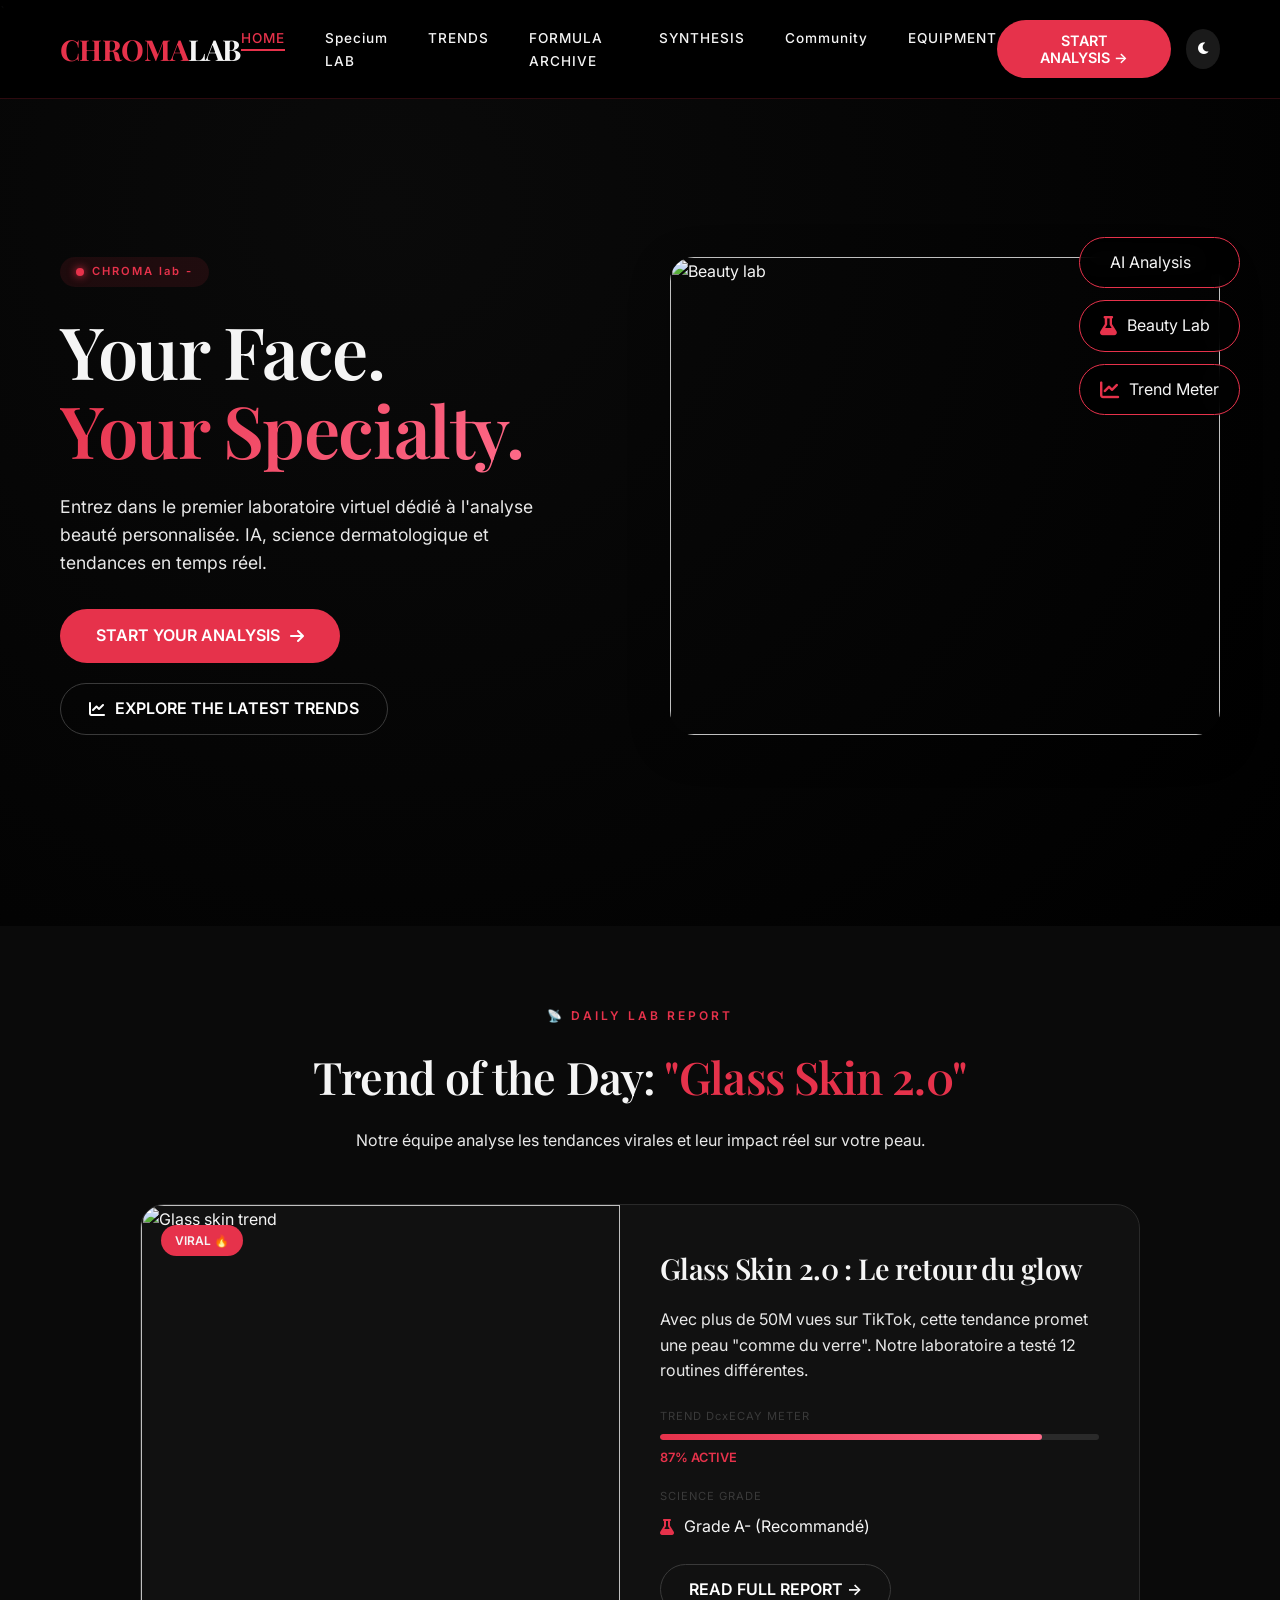
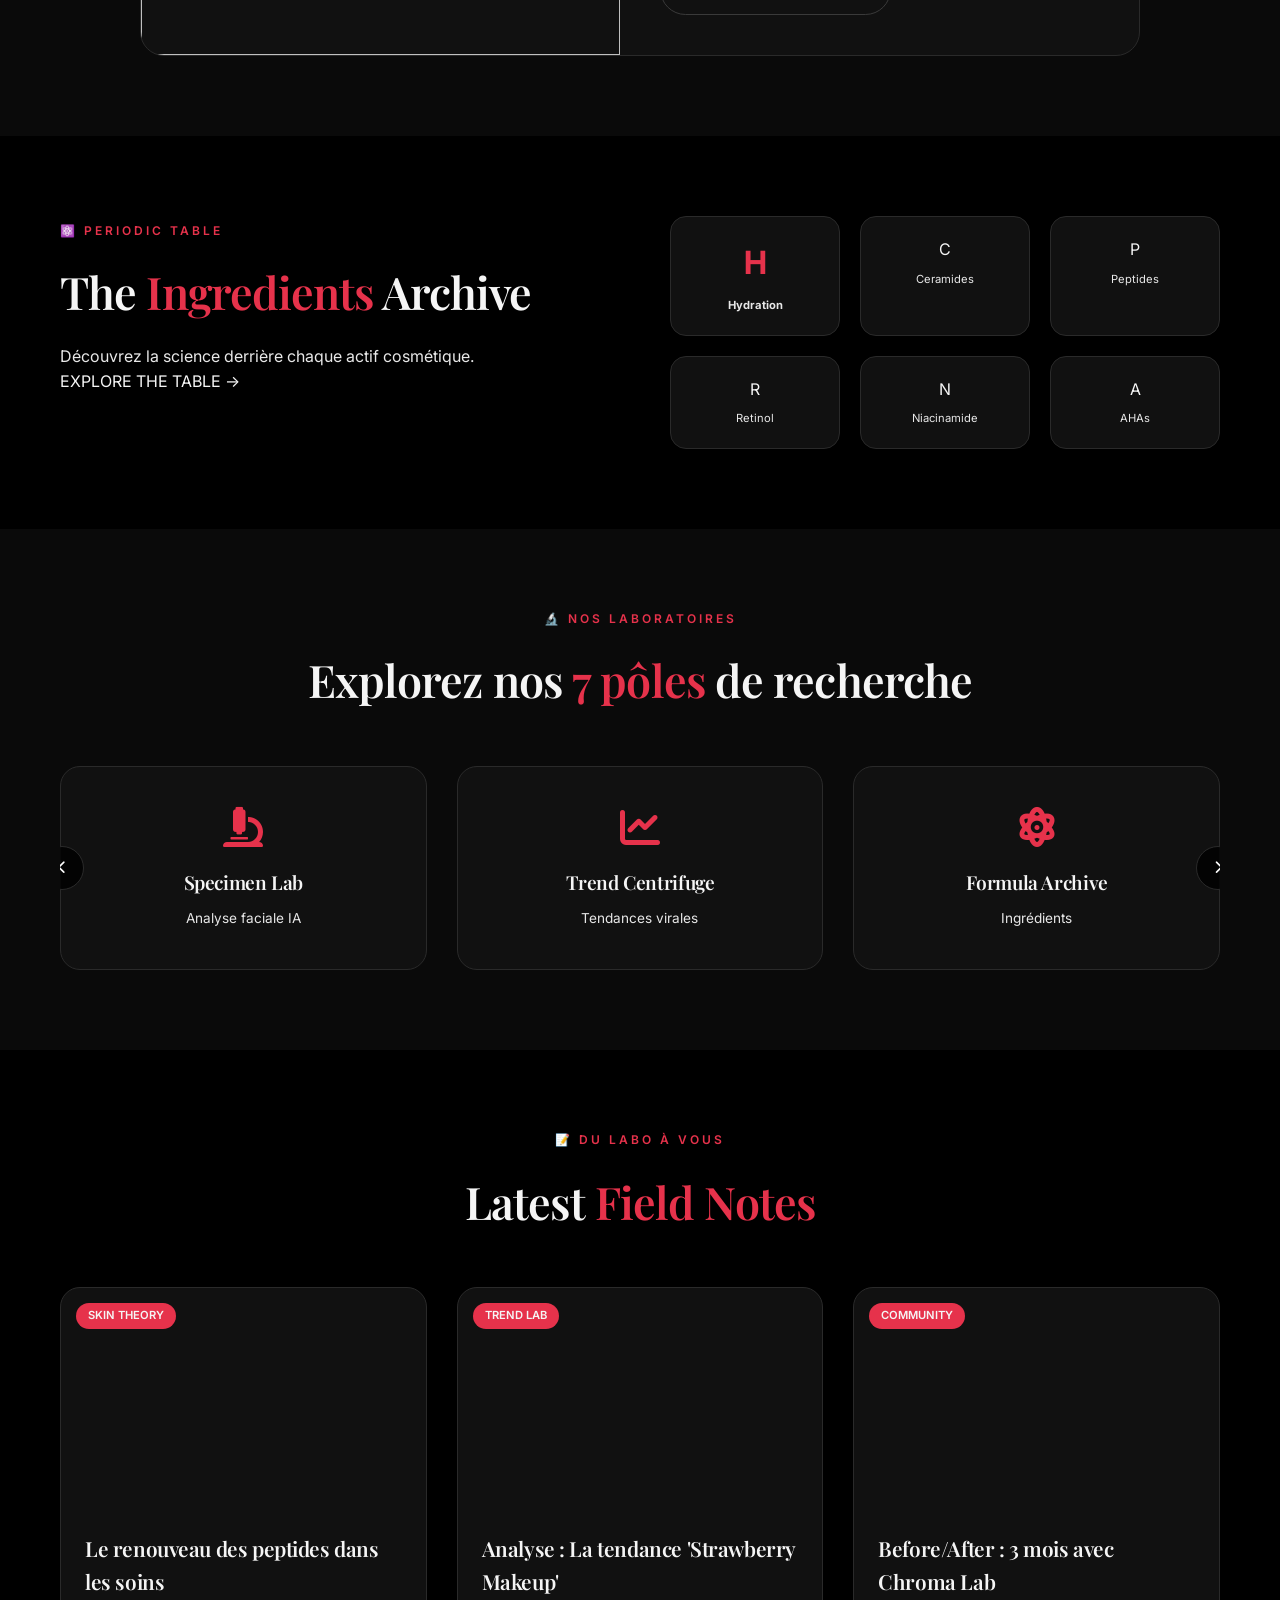
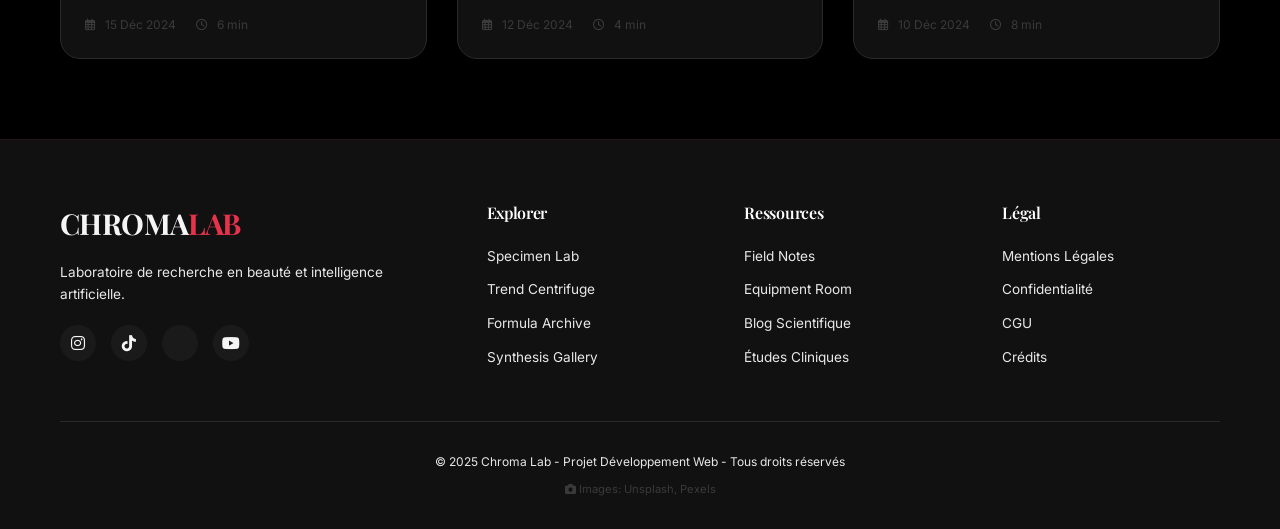
==== index.html @ d0b9a15a "Add files via upload" ====
`<!DOCTYPE html>
<html lang="fr">
<head>
    <meta charset="UTF-8">
    <meta name="viewport" content="width=device-width, initial-scale=1.0">
    <title>Velmoura lab|  - Laboratoire de Beauté </title>
    <meta name="description" content="Bienvenue dans le futur de l'analyse beauté. Découvrez votre formule personnalisée grâce à notre IA.">
    <link rel="stylesheet" href="style.css">
    <link href="https://fonts.googleapis.com/css2?family=Inter:wght@300;400;500;600;700;800&family=Playfair+Display:wght@400;500;600;700;800&display=swap" rel="stylesheet">
    <link rel="stylesheet" href="https://cdnjs.cloudflare.com/ajax/libs/font-awesome/6.0.0-beta3/css/all.min.css">
</head>
<body>


    <header>
        <div class="navbar">
            <div class="logo">
                <span class="logo-red">CHROMA</span>LAB
            </div>
            <nav>
                <ul class="nav-links">
                    <li><a href="index.html" class="active">HOME</a></li>
                    <li><a href="specimen-lab.html">Specium LAB</a></li>
                    <li><a href="trend-centrifuge.html">TRENDS</a></li>
                    <li><a href="formula-archive.html">FORMULA ARCHIVE</a></li>
                    <li><a href="synthesis-gallery.html">SYNTHESIS</a></li>
                    <li><a href="field-notes.html">Community</a></li>
                    <li><a href="equipment-room.html">EQUIPMENT</a></li>
                </ul>
            </nav>
            <div class="nav-actions">
                <button class="btn-primary" id="startAnalysisBtn">START ANALYSIS →</button>
                <button class="theme-toggle" id="themeToggle"><i class="fas fa-moon"></i></button>
            </div>
        </div>
    </header>


    <main>

        <!-- SECTION 1: HERO avec CTA -->
        <section class="hero portal-hero">
            <div class="container">
                <div class="hero-content">
                    <div class="hero-badge">
                        <span class="glow-dot"></span>
                        CHROMA lab -
                    </div>
                    <h1 class="hero-title">
                        Your Face.<br>
                        <span class="gradient-text">Your Specialty.</span>
                    </h1>
                    <p class="hero-description">
                        Entrez dans le premier laboratoire virtuel dédié à l'analyse beauté 
                        personnalisée. IA, science dermatologique et tendances en temps réel.
                    </p>
                    <div class="hero-buttons">
                        <a href="specimen-lab.html" class="btn-primary btn-large">
                            START YOUR ANALYSIS <i class="fas fa-arrow-right"></i>
                        </a>
                        <a href="trend-centrifuge.html" class="btn-outline">
                            <i class="fas fa-chart-line"></i> EXPLORE THE LATEST TRENDS
                        </a>
                    </div>
                </div>
                <div class="hero-visual">
                    <div class="floating-cards">
                        <div class="float-card" style="animation-delay: 0s;">
                            <i class="fas fa-lipstick"></i>
                            <span>AI Analysis</span>
                        </div>
                        <div class="float-card" style="animation-delay: 1s;">
                            <i class="fas fa-flask"></i>
                            <span>Beauty Lab</span>
                        </div>
                        <div class="float-card" style="animation-delay: 2s;">
                            <i class="fas fa-chart-line"></i>
                            <span>Trend Meter</span>
                        </div>
                    </div>
                    <img src="C:\Users\hp\Downloads\products.jpg" alt="Beauty lab" class="hero-image">
                </div>
            </div>
        </section>

        <!-- SECTION 2: DAILY LAB REPORT (Featured Trend) -->
        <section class="daily-lab">
            <div class="container">
                <div class="section-header">
                    <span class="section-label">📡 DAILY LAB REPORT</span>
                    <h2 class="section-title">Trend of the Day: <span class="red-text">"Glass Skin 2.0"</span></h2>
                    <p class="section-subtitle">Notre équipe analyse les tendances virales et leur impact réel sur votre peau.</p>
                </div>
                <div class="trend-feature">
                    <div class="trend-card-large">
                        <div class="trend-image">
                            <img src="C:\Users\hp\Downloads\ty.jpg" alt="Glass skin trend">
                            <div class="trend-badge">VIRAL 🔥</div>
                        </div>
                        <div class="trend-content">
                            <h3>Glass Skin 2.0 : Le retour du glow</h3>
                            <p>Avec plus de 50M vues sur TikTok, cette tendance promet une peau "comme du verre". Notre laboratoire a testé 12 routines différentes.</p>
                            <div class="trend-metrics">
                                <div class="metric">
                                    <span class="metric-label">TREND DcxECAY METER</span>
                                    <div class="meter-bar">
                                        <div class="meter-fill" style="width: 87%"></div>
                                    </div>
                                    <span class="metric-value">87% ACTIVE</span>
                                </div>
                                <div class="metric">
                                    <span class="metric-label">SCIENCE GRADE</span>
                                    <div class="science-grade">
                                        <i class="fas fa-flask"></i>
                                        <span>Grade A- (Recommandé)</span>
                                    </div>
                                </div>
                            </div>
                            <a href="trend-centrifuge.html" class="btn-outline">READ FULL REPORT →</a>
                        </div>
                    </div>
                </div>
            </div>
        </section>

        <!-- SECTION 3: PREVIEW PERIODIC TABLE + SERVICES -->
        <section class="preview-periodic">
            <div class="container">
                <div class="periodic-header">
                    <div class="section-header left">
                        <span class="section-label">⚛️ PERIODIC TABLE</span>
                        <h2 class="section-title">The <span class="red-text">Ingredients</span> Archive</h2>
                        <p>Découvrez la science derrière chaque actif cosmétique.</p>
                        <a href= class="btn-outline">EXPLORE THE TABLE →</a>
                    </div>
                    <div class="periodic-preview">
                        <div class="element-card">H<span>Hydration</span></div>
                        <div class="element-card">C<span>Ceramides</span></div>
                        <div class="element-card">P<span>Peptides</span></div>
                        <div class="element-card">R<span>Retinol</span></div>
                        <div class="element-card">N<span>Niacinamide</span></div>
                        <div class="element-card">A<span>AHAs</span></div>
                    </div>
                </div>
            </div>
        </section>

        <!-- SECTION 4: SLIDER DES SERVICES -->
        <section class="services-slider-section">
            <div class="container">
                <div class="section-header">
                    <span class="section-label">🔬 NOS LABORATOIRES</span>
                    <h2 class="section-title">Explorez nos <span class="red-text">7 pôles</span> de recherche</h2>
                </div>
                <div class="services-slider-container">
                    <div class="services-slider" id="servicesSlider">
                        <div class="service-slide">
                            <i class="fas fa-microscope"></i>
                            <h3>Specimen Lab</h3>
                            <p>Analyse faciale IA</p>
                        </div>
                        <div class="service-slide">
                            <i class="fas fa-chart-line"></i>
                            <h3>Trend Centrifuge</h3>
                            <p>Tendances virales</p>
                        </div>
                        <div class="service-slide">
                            <i class="fas fa-atom"></i>
                            <h3>Formula Archive</h3>
                            <p>Ingrédients</p>
                        </div>
                        <div class="service-slide">
                            <i class="fas fa-palette"></i>
                            <h3>Synthesis Gallery</h3>
                            <p>Tutoriels</p>
                        </div>
                        <div class="service-slide">
                            <i class="fas fa-users"></i>
                            <h3>Field Notes</h3>
                            <p>Communauté</p>
                        </div>
                        <div class="service-slide">
                            <i class="fas fa-shopping-cart"></i>
                            <h3>Equipment Room</h3>
                            <p>Produits</p>
                        </div>
                    </div>
                    <button class="slider-nav prev" id="servicesPrev"><i class="fas fa-chevron-left"></i></button>
                    <button class="slider-nav next" id="servicesNext"><i class="fas fa-chevron-right"></i></button>
                </div>
            </div>
        </section>

        <!-- SECTION 5: DERNIERS ARTICLES DU BLOG -->
        <section class="recent-posts">
            <div class="container">
                <div class="section-header">
                    <span class="section-label">📝 DU LABO À VOUS</span>
                    <h2 class="section-title">Latest <span class="red-text">Field Notes</span></h2>
                </div>
                <div class="posts-grid" id="recentPosts">
                    <!-- JS va charger les articles>
                </div>
                <div class="view-all">
                    <a href="field-notes.html" class="btn-outline">VIEW ALL NOTES →</a>
                </div>
            </div>
        </section>

        <!-- SECTION 6: CTA FINAL -->
        <section class="final-cta">
            <div class="container">
                <div class="cta-card">
                    <h2>Ready for your <span class="red-text">Specimen ID</span> ?</h2>
                    <p>Obtenez votre carte d'identité beauté personnalisée en 3 minutes chrono.</p>
                    <a href="specimen-lab.html" class="btn-primary btn-large">
                        START YOUR ANALYSIS <i class="fas fa-microscope"></i>
                    </a>
                </div>
            </div>
        </section>

    </main>

    <!-- ========== FOOTER ========== -->
    <footer class="footer">
        <div class="container">
            <div class="footer-grid">
                <div class="footer-brand">
                    <div class="logo">CHROMA<span class="logo-red">LAB</span></div>
                    <p>Laboratoire de recherche en beauté et intelligence artificielle.</p>
                    <div class="social-links">
                        <a href="#"><i class="fab fa-instagram"></i></a>
                        <a href="#"><i class="fab fa-tiktok"></i></a>
                        <a href="#"><i class="fab fa-x-twitter"></i></a>
                        <a href="#"><i class="fab fa-youtube"></i></a>
                    </div>
                </div>
                <div class="footer-links">
                    <div class="link-group">
                        <h4>Explorer</h4>
                        <a href="specimen-lab.html">Specimen Lab</a>
                        <a href="trend-centrifuge.html">Trend Centrifuge</a>
                        <a href="formula-archive.html">Formula Archive</a>
                        <a href="synthesis-gallery.html">Synthesis Gallery</a>
                    </div>
                    <div class="link-group">
                        <h4>Ressources</h4>
                        <a href="field-notes.html">Field Notes</a>
                        <a href="equipment-room.html">Equipment Room</a>
                        <a href="#">Blog Scientifique</a>
                        <a href="#">Études Cliniques</a>
                    </div>
                    <div class="link-group">
                        <h4>Légal</h4>
                        <a href="#">Mentions Légales</a>
                        <a href="#">Confidentialité</a>
                        <a href="#">CGU</a>
                        <a href="#">Crédits</a>
                    </div>
                </div>
            </div>
            <div class="footer-bottom">
                <p>&copy; 2025 Chroma Lab - Projet Développement Web - Tous droits réservés</p>
                <div class="sources">
                    <i class="fas fa-camera"></i> Images: Unsplash, Pexels
                </div>
            </div>
        </div>
    </footer>

    <script src="script.js"></script>
</body>
</html>
---- style.css ----
:root {
    --black: #000000;
    --black-light: #0a0a0a;
    --black-mid: #111111;
    --white: #FFFFFF;
    --white-off: #F5F5F5;
    --white-dim: #E8E8E8;
    --red: #E6324B;
    --red-dark: #B81D33;
    --red-light: #FF6B8A;
    --red-glow: rgba(230, 50, 75, 0.3);
    --gray: #2A2A2A;
    --gray-light: #3A3A3A;
    --gray-dark: #1A1A1A;
    
    --font-serif: 'Playfair Display', serif;
    --font-sans: 'Inter', sans-serif;
    
    --transition: 0.3s ease;
    --transition-fast: 0.2s ease;
    --shadow: 0 10px 40px rgba(0, 0, 0, 0.3);
    --shadow-sm: 0 4px 20px rgba(0, 0, 0, 0.2);
    --shadow-glow: 0 0 30px var(--red-glow);
}

/* ---------- RESET & BASE ---------- */
* {
    margin: 0;
    padding: 0;
    box-sizing: border-box;
}

body {
    background: var(--black);
    color: var(--white-off);
    font-family: var(--font-sans);
    line-height: 1.6;
    overflow-x: hidden;
}

/* Custom Scrollbar */
::-webkit-scrollbar {
    width: 8px;
    height: 8px;
}

::-webkit-scrollbar-track {
    background: var(--black-mid);
}

::-webkit-scrollbar-thumb {
    background: var(--red);
    border-radius: 10px;
}

::-webkit-scrollbar-thumb:hover {
    background: var(--red-dark);
}

/* Selection */
::selection {
    background: var(--red);
    color: var(--white);
}

/* ---------- TYPOGRAPHIE ---------- */
h1, h2, h3, h4, .logo {
    font-family: var(--font-serif);
    font-weight: 600;
    letter-spacing: -0.02em;
}

h1 {
    font-size: 4rem;
    line-height: 1.1;
}

h2 {
    font-size: 2.5rem;
    margin-bottom: 1rem;
}

h3 {
    font-size: 1.5rem;
    margin-bottom: 0.75rem;
}

p {
    color: var(--white-dim);
    line-height: 1.6;
}

a {
    text-decoration: none;
    color: inherit;
    transition: color var(--transition);
}

a:hover {
    color: var(--red);
}

/* ---------- CONTAINER ---------- */
.container {
    max-width: 1400px;
    margin: 0 auto;
    padding: 0 60px;
}

@media (max-width: 1024px) {
    .container {
        padding: 0 40px;
    }
}

@media (max-width: 768px) {
    .container {
        padding: 0 24px;
    }
    h1 {
        font-size: 2.5rem;
    }
    h2 {
        font-size: 2rem;
    }
    h3 {
        font-size: 1.3rem;
    }
}

/* ---------- NAVBAR ---------- */
.navbar {
    position: fixed;
    top: 0;
    left: 0;
    right: 0;
    display: flex;
    justify-content: space-between;
    align-items: center;
    padding: 20px 60px;
    background: rgba(0, 0, 0, 0.95);
    backdrop-filter: blur(20px);
    border-bottom: 1px solid rgba(230, 50, 75, 0.2);
    z-index: 1000;
    transition: var(--transition);
}

.logo {
    font-size: 1.8rem;
    font-weight: 700;
}

.logo-red {
    color: var(--red);
}

.nav-links {
    display: flex;
    list-style: none;
    gap: 2.5rem;
}

.nav-links li a {
    font-weight: 500;
    font-size: 0.85rem;
    letter-spacing: 1px;
    position: relative;
    padding-bottom: 5px;
}

.nav-links li a::after {
    content: '';
    position: absolute;
    bottom: 0;
    left: 0;
    width: 0;
    height: 2px;
    background: var(--red);
    transition: width var(--transition);
}

.nav-links li a:hover::after,
.nav-links li a.active::after {
    width: 100%;
}

.nav-links li a.active {
    color: var(--red);
}

.nav-actions {
    display: flex;
    gap: 15px;
    align-items: center;
}

.theme-toggle {
    background: var(--gray-dark);
    border: none;
    color: var(--white);
    width: 40px;
    height: 40px;
    border-radius: 50%;
    cursor: pointer;
    transition: var(--transition);
}

.theme-toggle:hover {
    background: var(--red);
}

@media (max-width: 1024px) {
    .navbar {
        padding: 15px 24px;
    }
    .nav-links {
        display: none;
    }
}

/* ---------- BOUTONS ---------- */
.btn-primary {
    background: var(--red);
    color: var(--white);
    border: none;
    padding: 12px 28px;
    border-radius: 40px;
    font-family: var(--font-sans);
    font-weight: 600;
    font-size: 0.9rem;
    cursor: pointer;
    transition: all var(--transition);
    display: inline-flex;
    align-items: center;
    gap: 10px;
}

.btn-primary:hover {
    background: var(--red-dark);
    transform: translateY(-2px);
    box-shadow: 0 0 20px var(--red-glow);
}

.btn-outline {
    background: transparent;
    border: 1.5px solid var(--gray-light);
    color: var(--white);
    padding: 12px 28px;
    border-radius: 40px;
    font-weight: 600;
    cursor: pointer;
    transition: all var(--transition);
    display: inline-flex;
    align-items: center;
    gap: 10px;
}

.btn-outline:hover {
    border-color: var(--red);
    color: var(--red);
    transform: translateY(-2px);
}

.btn-large {
    padding: 14px 36px;
    font-size: 1rem;
}

.btn-full {
    width: 100%;
    justify-content: center;
}

/* ---------- SECTION HEADERS ---------- */
.section-header {
    text-align: center;
    margin-bottom: 50px;
}

.section-header.left {
    text-align: left;
}

.section-label {
    color: var(--red);
    font-size: 0.75rem;
    letter-spacing: 3px;
    font-weight: 600;
    text-transform: uppercase;
    display: inline-block;
    margin-bottom: 16px;
}

.section-title {
    font-size: 2.8rem;
    margin-bottom: 16px;
}

.section-subtitle {
    color: var(--white-dim);
    max-width: 600px;
    margin: 0 auto;
}

.red-text {
    color: var(--red);
}

.gradient-text {
    background: linear-gradient(135deg, var(--red), var(--red-light));
    -webkit-background-clip: text;
    background-clip: text;
    color: transparent;
}

/* ---------- HERO SECTION (ACCUEIL) ---------- */
.hero {
    min-height: 100vh;
    display: flex;
    align-items: center;
    padding: 120px 0 80px;
    background: radial-gradient(circle at 30% 20%, var(--black-light), var(--black));
}

.portal-hero .container {
    display: grid;
    grid-template-columns: 1fr 1fr;
    gap: 60px;
    align-items: center;
}

.hero-badge {
    display: inline-flex;
    align-items: center;
    gap: 8px;
    background: rgba(230, 50, 75, 0.1);
    padding: 6px 16px;
    border-radius: 40px;
    font-size: 0.7rem;
    font-weight: 600;
    letter-spacing: 2px;
    color: var(--red);
    margin-bottom: 24px;
}

.glow-dot {
    width: 8px;
    height: 8px;
    background: var(--red);
    border-radius: 50%;
    box-shadow: 0 0 8px var(--red);
    animation: pulse 1.5s infinite;
}

@keyframes pulse {
    0%, 100% { opacity: 1; transform: scale(1); }
    50% { opacity: 0.5; transform: scale(1.2); }
}

.hero-title {
    font-size: 4.5rem;
    line-height: 1.1;
    margin-bottom: 24px;
}

.hero-description {
    font-size: 1.1rem;
    margin-bottom: 32px;
    max-width: 500px;
}

.hero-buttons {
    display: flex;
    gap: 20px;
    flex-wrap: wrap;
}

.hero-visual {
    position: relative;
}

.hero-image {
    width: 100%;
    border-radius: 24px;
    box-shadow: var(--shadow);
}

.floating-cards {
    position: absolute;
    top: -20px;
    right: -20px;
    display: flex;
    flex-direction: column;
    gap: 12px;
}

.float-card {
    background: rgba(0, 0, 0, 0.8);
    backdrop-filter: blur(10px);
    padding: 12px 20px;
    border-radius: 40px;
    display: flex;
    align-items: center;
    gap: 10px;
    border: 1px solid var(--red);
    animation: float 3s ease-in-out infinite;
}

@keyframes float {
    0%, 100% { transform: translateY(0); }
    50% { transform: translateY(-10px); }
}

.float-card i {
    color: var(--red);
    font-size: 1.2rem;
}

/* ---------- DAILY LAB REPORT ---------- */
.daily-lab {
    padding: 80px 0;
    background: var(--black-light);
}

.trend-feature {
    max-width: 1000px;
    margin: 0 auto;
}

.trend-card-large {
    display: grid;
    grid-template-columns: 1fr 1fr;
    gap: 40px;
    background: var(--black-mid);
    border-radius: 24px;
    overflow: hidden;
    border: 1px solid var(--gray);
}

.trend-image {
    position: relative;
    height: 100%;
}

.trend-image img {
    width: 100%;
    height: 100%;
    object-fit: cover;
}

.trend-badge {
    position: absolute;
    top: 20px;
    left: 20px;
    background: var(--red);
    padding: 6px 14px;
    border-radius: 40px;
    font-size: 0.75rem;
    font-weight: 600;
}

.trend-content {
    padding: 40px 40px 40px 0;
}

.trend-content h3 {
    font-size: 1.8rem;
    margin-bottom: 16px;
}

.trend-metrics {
    margin: 24px 0;
}

.metric {
    margin-bottom: 20px;
}

.metric-label {
    font-size: 0.7rem;
    color: var(--gray-light);
    letter-spacing: 1px;
    display: block;
    margin-bottom: 8px;
}

.meter-bar {
    height: 6px;
    background: var(--gray);
    border-radius: 3px;
    overflow: hidden;
    margin-bottom: 8px;
}

.meter-fill {
    height: 100%;
    background: linear-gradient(90deg, var(--red), var(--red-light));
    border-radius: 3px;
    transition: width 0.5s ease;
}

.metric-value {
    font-size: 0.8rem;
    font-weight: 600;
    color: var(--red);
}

.science-grade {
    display: flex;
    align-items: center;
    gap: 10px;
}

.science-grade i {
    color: var(--red);
}

/* ---------- PREVIEW PERIODIC TABLE ---------- */
.preview-periodic {
    padding: 80px 0;
}

.periodic-header {
    display: grid;
    grid-template-columns: 1fr 1fr;
    gap: 60px;
    align-items: center;
}

.periodic-preview {
    display: grid;
    grid-template-columns: repeat(3, 1fr);
    gap: 20px;
}

.element-card {
    background: var(--black-mid);
    border: 1px solid var(--gray);
    border-radius: 16px;
    padding: 20px;
    text-align: center;
    transition: var(--transition);
    cursor: pointer;
}

.element-card:hover {
    border-color: var(--red);
    transform: translateY(-5px);
}

.element-card:first-child {
    font-size: 2rem;
    font-weight: 700;
    color: var(--red);
}

.element-card span {
    display: block;
    font-size: 0.7rem;
    color: var(--white-dim);
    margin-top: 8px;
}

/* ---------- SERVICES SLIDER ---------- */
.services-slider-section {
    padding: 80px 0;
    background: var(--black-light);
}

.services-slider-container {
    position: relative;
    overflow: hidden;
}

.services-slider {
    display: flex;
    gap: 30px;
    transition: transform 0.5s ease;
}

.service-slide {
    min-width: calc(33.333% - 20px);
    background: var(--black-mid);
    border: 1px solid var(--gray);
    border-radius: 20px;
    padding: 40px 30px;
    text-align: center;
    transition: var(--transition);
}

.service-slide:hover {
    border-color: var(--red);
    transform: translateY(-5px);
}

.service-slide i {
    font-size: 2.5rem;
    color: var(--red);
    margin-bottom: 20px;
}

.service-slide h3 {
    font-size: 1.2rem;
    margin-bottom: 10px;
}

.service-slide p {
    font-size: 0.85rem;
}

.slider-nav {
    position: absolute;
    top: 50%;
    transform: translateY(-50%);
    background: rgba(0, 0, 0, 0.8);
    border: 1px solid var(--gray);
    color: white;
    width: 44px;
    height: 44px;
    border-radius: 50%;
    cursor: pointer;
    transition: var(--transition);
    z-index: 10;
}

.slider-nav:hover {
    background: var(--red);
    border-color: var(--red);
}

.slider-nav.prev {
    left: -20px;
}

.slider-nav.next {
    right: -20px;
}

/* ---------- RECENT POSTS ---------- */
.recent-posts {
    padding: 80px 0;
}

.posts-grid {
    display: grid;
    grid-template-columns: repeat(auto-fit, minmax(320px, 1fr));
    gap: 30px;
}

.post-card {
    background: var(--black-mid);
    border-radius: 20px;
    overflow: hidden;
    border: 1px solid var(--gray);
    transition: var(--transition);
}

.post-card:hover {
    transform: translateY(-5px);
    border-color: var(--red);
}

.post-image {
    height: 220px;
    background-size: cover;
    background-position: center;
    position: relative;
}

.post-category {
    position: absolute;
    top: 15px;
    left: 15px;
    background: var(--red);
    padding: 4px 12px;
    border-radius: 20px;
    font-size: 0.7rem;
    font-weight: 600;
}

.post-content {
    padding: 24px;
}

.post-content h3 {
    font-size: 1.3rem;
    margin-bottom: 12px;
}

.post-meta {
    display: flex;
    gap: 20px;
    margin-top: 16px;
    font-size: 0.75rem;
    color: var(--gray-light);
}

.post-meta i {
    margin-right: 6px;
}

.view-all {
    text-align: center;
    margin-top: 50px;
}

/* ---------- FINAL CTA ---------- */
.final-cta {
    padding: 80px 0;
    background: linear-gradient(135deg, var(--black-mid), var(--black));
}

.cta-card {
    background: linear-gradient(135deg, var(--red), var(--red-dark));
    border-radius: 32px;
    padding: 60px;
    text-align: center;
}

.cta-card h2 {
    color: white;
    font-size: 2.5rem;
}

.cta-card .red-text {
    color: white;
    text-decoration: underline;
}

.cta-card p {
    color: rgba(255, 255, 255, 0.9);
    margin-bottom: 30px;
}

.cta-card .btn-primary {
    background: white;
    color: var(--red);
}

.cta-card .btn-primary:hover {
    background: var(--black);
    color: white;
}

/* ---------- FOOTER ---------- */
.footer {
    background: var(--black-mid);
    padding: 60px 0 30px;
    border-top: 1px solid rgba(230, 50, 75, 0.1);
}

.footer-grid {
    display: grid;
    grid-template-columns: 1fr 2fr;
    gap: 60px;
    padding-bottom: 40px;
    border-bottom: 1px solid var(--gray);
}

.footer-brand p {
    margin-top: 16px;
    font-size: 0.85rem;
}

.social-links {
    display: flex;
    gap: 15px;
    margin-top: 20px;
}

.social-links a {
    width: 36px;
    height: 36px;
    background: var(--gray-dark);
    border-radius: 50%;
    display: flex;
    align-items: center;
    justify-content: center;
    transition: var(--transition);
}

.social-links a:hover {
    background: var(--red);
    transform: translateY(-3px);
}

.footer-links {
    display: grid;
    grid-template-columns: repeat(3, 1fr);
    gap: 40px;
}

.link-group h4 {
    font-size: 1rem;
    margin-bottom: 20px;
    color: var(--white);
}

.link-group a {
    display: block;
    color: var(--white-dim);
    font-size: 0.85rem;
    margin-bottom: 12px;
    transition: var(--transition);
}

.link-group a:hover {
    color: var(--red);
}

.footer-bottom {
    text-align: center;
    padding-top: 30px;
    font-size: 0.75rem;
    color: var(--gray-light);
}

.sources {
    margin-top: 10px;
    font-size: 0.7rem;
}

/* ---------- PAGES SPECIFIQUES ---------- */

/* Specimen Lab - Quiz */
.specimen-hero {
    padding: 140px 0 60px;
    text-align: center;
    background: linear-gradient(135deg, var(--black-light), var(--black));
}

.progress-steps {
    display: flex;
    justify-content: center;
    gap: 40px;
    margin-top: 40px;
}

.step {
    color: var(--gray-light);
    font-size: 0.85rem;
    font-weight: 500;
    position: relative;
    padding-bottom: 10px;
}

.step.active {
    color: var(--red);
}

.step.active::after {
    content: '';
    position: absolute;
    bottom: -5px;
    left: 0;
    right: 0;
    height: 2px;
    background: var(--red);
}

.quiz-container {
    padding: 40px 0 80px;
}

.quiz-card {
    max-width: 800px;
    margin: 0 auto;
    background: var(--black-mid);
    border-radius: 32px;
    padding: 50px;
    border: 1px solid var(--gray);
}

.quiz-step {
    display: none;
}

.quiz-step.active {
    display: block;
    animation: fadeIn 0.5s ease;
}

@keyframes fadeIn {
    from { opacity: 0; transform: translateY(20px); }
    to { opacity: 1; transform: translateY(0); }
}

.face-shapes-grid {
    display: grid;
    grid-template-columns: repeat(3, 1fr);
    gap: 20px;
    margin: 30px 0;
}

.shape-option, .undertone-option, .contrast-option {
    background: var(--gray-dark);
    border: 2px solid transparent;
    border-radius: 16px;
    padding: 20px;
    text-align: center;
    cursor: pointer;
    transition: var(--transition);
}

.shape-option:hover, .undertone-option:hover, .contrast-option:hover {
    border-color: var(--red);
    transform: translateY(-3px);
}

.shape-option.selected, .undertone-option.selected, .contrast-option.selected {
    border-color: var(--red);
    background: rgba(230, 50, 75, 0.1);
}

.shape-option i {
    font-size: 2rem;
    color: var(--red);
    margin-bottom: 10px;
}

.color-swatch {
    width: 40px;
    height: 40px;
    border-radius: 50%;
    margin: 0 auto 10px;
}

.color-swatch.cool {
    background: linear-gradient(135deg, #4a90e2, #8b5cf6);
}

.color-swatch.warm {
    background: linear-gradient(135deg, #f59e0b, #ef4444);
}

.color-swatch.neutral {
    background: linear-gradient(135deg, #10b981, #6ee7b7);
}

.quiz-nav {
    display: flex;
    justify-content: space-between;
    margin-top: 30px;
}

.identity-card {
    background: linear-gradient(135deg, var(--gray-dark), var(--black-mid));
    border: 1px solid var(--red);
    border-radius: 24px;
    overflow: hidden;
    margin: 30px 0;
}

.card-header {
    background: var(--red);
    padding: 15px 20px;
    display: flex;
    justify-content: space-between;
    font-weight: 600;
}

.card-content {
    padding: 25px;
}

.card-section {
    margin-bottom: 20px;
    padding-bottom: 15px;
    border-bottom: 1px solid var(--gray);
}

.card-section label {
    font-size: 0.7rem;
    color: var(--gray-light);
    letter-spacing: 1px;
    display: block;
    margin-bottom: 5px;
}

.card-section p {
    font-size: 1rem;
    font-weight: 500;
}

.card-footer {
    background: rgba(0, 0, 0, 0.5);
    padding: 12px 20px;
    display: flex;
    justify-content: space-between;
    font-size: 0.7rem;
}

.quiz-actions {
    display: flex;
    gap: 20px;
    justify-content: center;
}

.shop-link {
    display: flex;
    justify-content: center;
    margin-top: 20px;
}

/* Trend Centrifuge */
.trend-hero {
    padding: 140px 0 60px;
    text-align: center;
}

.live-indicator {
    display: inline-flex;
    align-items: center;
    gap: 8px;
    background: rgba(230, 50, 75, 0.1);
    padding: 8px 20px;
    border-radius: 40px;
    margin-top: 30px;
    font-size: 0.7rem;
    font-weight: 600;
    letter-spacing: 2px;
}

.pulse-dot {
    width: 8px;
    height: 8px;
    background: var(--red);
    border-radius: 50%;
    animation: pulse 1.5s infinite;
}

.trend-filters {
    padding: 30px 0;
    border-bottom: 1px solid var(--gray);
}

.filter-buttons {
    display: flex;
    gap: 15px;
    flex-wrap: wrap;
}

.filter-btn, .filter-pill {
    background: transparent;
    border: 1px solid var(--gray);
    color: var(--white-dim);
    padding: 8px 20px;
    border-radius: 40px;
    cursor: pointer;
    transition: var(--transition);
}

.filter-btn.active, .filter-pill.active {
    background: var(--red);
    border-color: var(--red);
    color: white;
}

.filter-btn:hover, .filter-pill:hover {
    border-color: var(--red);
    color: var(--red);
}

.sort-select {
    display: flex;
    align-items: center;
    gap: 10px;
}

.sort-select select {
    background: var(--gray-dark);
    border: 1px solid var(--gray);
    color: white;
    padding: 8px 15px;
    border-radius: 40px;
    cursor: pointer;
}

.trends-grid {
    display: grid;
    grid-template-columns: repeat(auto-fill, minmax(350px, 1fr));
    gap: 30px;
    margin: 50px 0;
}

.trend-card {
    background: var(--black-mid);
    border-radius: 20px;
    overflow: hidden;
    border: 1px solid var(--gray);
    transition: var(--transition);
}

.trend-card:hover {
    transform: translateY(-5px);
    border-color: var(--red);
}

.trend-card-image {
    height: 250px;
    background-size: cover;
    background-position: center;
    position: relative;
}

.trend-score {
    position: absolute;
    top: 15px;
    right: 15px;
    background: rgba(0, 0, 0, 0.8);
    backdrop-filter: blur(8px);
    padding: 5px 12px;
    border-radius: 20px;
    font-size: 0.8rem;
    font-weight: 600;
}

.trend-card-content {
    padding: 20px;
}

.deep-dive {
    padding: 60px 0;
    background: var(--black-light);
}

.deep-dive-card {
    background: var(--black-mid);
    border: 1px solid var(--gray);
    border-radius: 24px;
    padding: 40px;
}

.deep-dive-stats {
    display: flex;
    gap: 40px;
    margin: 30px 0;
}

.stat-value {
    font-size: 1.5rem;
    font-weight: 700;
}

.stat-value.grade-b {
    color: #f59e0b;
}

.stat-value.positif {
    color: #10b981;
}

/* Formula Archive */
.archive-hero {
    padding: 140px 0 60px;
    text-align: center;
}

.search-bar {
    max-width: 500px;
    margin: 30px auto 0;
    position: relative;
}

.search-bar i {
    position: absolute;
    left: 20px;
    top: 50%;
    transform: translateY(-50%);
    color: var(--gray-light);
}

.search-bar input {
    width: 100%;
    background: var(--black-mid);
    border: 1px solid var(--gray);
    border-radius: 60px;
    padding: 15px 20px 15px 50px;
    color: white;
    font-size: 1rem;
}

.search-bar input:focus {
    outline: none;
    border-color: var(--red);
}

.periodic-table-section {
    padding: 40px 0;
}

.periodic-categories {
    display: flex;
    gap: 15px;
    justify-content: center;
    margin-bottom: 40px;
    flex-wrap: wrap;
}

.category {
    background: var(--gray-dark);
    padding: 8px 24px;
    border-radius: 40px;
    cursor: pointer;
    transition: var(--transition);
}

.category.active, .category:hover {
    background: var(--red);
}

.periodic-grid {
    display: grid;
    grid-template-columns: repeat(auto-fill, minmax(200px, 1fr));
    gap: 20px;
}

.ingredient-card {
    background: var(--black-mid);
    border: 1px solid var(--gray);
    border-radius: 16px;
    padding: 20px;
    transition: var(--transition);
}

.ingredient-card:hover {
    border-color: var(--red);
    transform: translateY(-3px);
}

.ingredient-card h4 {
    font-size: 1.1rem;
    margin-bottom: 5px;
}

.skin-articles {
    padding: 60px 0;
    background: var(--black-light);
}

.articles-grid {
    display: grid;
    grid-template-columns: repeat(auto-fit, minmax(280px, 1fr));
    gap: 30px;
}

.article-card {
    background: var(--black-mid);
    border: 1px solid var(--gray);
    border-radius: 20px;
    padding: 30px;
    text-align: center;
    transition: var(--transition);
}

.article-card:hover {
    border-color: var(--red);
    transform: translateY(-5px);
}

.article-card i {
    font-size: 2rem;
    color: var(--red);
    margin-bottom: 20px;
}

.read-more {
    display: inline-block;
    margin-top: 15px;
    color: var(--red);
    font-weight: 500;
}

/* Synthesis Gallery */
.synthesis-hero {
    padding: 140px 0 60px;
    text-align: center;
}

.tutorials-slider-section {
    padding: 40px 0 60px;
}

.tutorials-slider-container {
    position: relative;
    overflow: hidden;
}

.tutorials-slider {
    display: flex;
    gap: 30px;
    transition: transform 0.5s ease;
}

.tutorial-slide {
    min-width: calc(33.333% - 20px);
    background: var(--black-mid);
    border-radius: 20px;
    overflow: hidden;
    border: 1px solid var(--gray);
}

.tutorial-image {
    position: relative;
}

.tutorial-image img {
    width: 100%;
    height: 220px;
    object-fit: cover;
}

.duration {
    position: absolute;
    bottom: 10px;
    right: 10px;
    background: rgba(0, 0, 0, 0.7);
    padding: 4px 8px;
    border-radius: 8px;
    font-size: 0.7rem;
}

.tutorial-info {
    padding: 20px;
}

.difficulty {
    font-size: 0.7rem;
    color: var(--red);
    margin-top: 10px;
}

.tutorials-full-grid {
    display: grid;
    grid-template-columns: repeat(auto-fill, minmax(300px, 1fr));
    gap: 30px;
    margin-top: 50px;
}

/* Field Notes */
.field-hero {
    padding: 140px 0 60px;
    text-align: center;
}

.blog-header {
    display: flex;
    justify-content: space-between;
    align-items: center;
    flex-wrap: wrap;
    gap: 20px;
    margin-bottom: 40px;
}

.categories {
    display: flex;
    gap: 12px;
    flex-wrap: wrap;
}

.blog-cat-btn {
    background: transparent;
    border: 1px solid var(--gray);
    color: var(--white-dim);
    padding: 8px 20px;
    border-radius: 40px;
    cursor: pointer;
    transition: var(--transition);
}

.blog-cat-btn.active, .blog-cat-btn:hover {
    background: var(--red);
    border-color: var(--red);
}

.blog-search {
    position: relative;
}

.blog-search i {
    position: absolute;
    left: 15px;
    top: 50%;
    transform: translateY(-50%);
    color: var(--gray-light);
}

.blog-search input {
    background: var(--black-mid);
    border: 1px solid var(--gray);
    border-radius: 40px;
    padding: 10px 15px 10px 40px;
    color: white;
}

.community-spotlight {
    padding: 60px 0;
    background: var(--black-light);
}

.spotlight-card {
    display: grid;
    grid-template-columns: auto 1fr;
    gap: 30px;
    background: var(--black-mid);
    border-radius: 24px;
    padding: 30px;
    align-items: center;
}

.spotlight-card img {
    width: 100px;
    height: 100px;
    border-radius: 50%;
    object-fit: cover;
    border: 3px solid var(--red);
}

.spotlight-badge {
    display: inline-block;
    background: var(--red);
    padding: 4px 12px;
    border-radius: 20px;
    font-size: 0.7rem;
    margin-bottom: 15px;
}

.load-more {
    text-align: center;
    margin-top: 50px;
}

/* Equipment Room */
.equipment-hero {
    padding: 140px 0 60px;
    text-align: center;
}

.product-filters {
    padding: 30px 0;
    border-bottom: 1px solid var(--gray);
}

.filter-group {
    margin-bottom: 20px;
}

.filter-group label {
    display: block;
    margin-bottom: 12px;
    font-weight: 600;
}

.products-gallery {
    padding: 50px 0;
}

.products-grid {
    display: grid;
    grid-template-columns: repeat(auto-fill, minmax(280px, 1fr));
    gap: 30px;
}

.product-card {
    background: var(--black-mid);
    border: 1px solid var(--gray);
    border-radius: 20px;
    overflow: hidden;
    transition: var(--transition);
}

.product-card:hover {
    transform: translateY(-5px);
    border-color: var(--red);
}

.product-image {
    height: 220px;
    background-size: cover;
    background-position: center;
}

.product-info {
    padding: 20px;
}

.product-category {
    font-size: 0.7rem;
    color: var(--red);
    letter-spacing: 1px;
    margin-bottom: 8px;
}

.product-info h3 {
    font-size: 1.2rem;
    margin-bottom: 10px;
}

.product-ingredients {
    font-size: 0.75rem;
    color: var(--gray-light);
    margin: 10px 0;
}

.product-price {
    font-size: 1.1rem;
    font-weight: 700;
    margin: 15px 0;
}

.comparison-tool {
    padding: 60px 0;
    background: var(--black-light);
}

.comparison-card {
    background: var(--black-mid);
    border: 1px solid var(--gray);
    border-radius: 24px;
    padding: 40px;
}

.comparison-selectors {
    display: flex;
    gap: 20px;
    flex-wrap: wrap;
    margin: 30px 0;
}

.comparison-selectors select {
    flex: 1;
    background: var(--gray-dark);
    border: 1px solid var(--gray);
    color: white;
    padding: 12px;
    border-radius: 12px;
    cursor: pointer;
}

.comparison-results {
    margin-top: 30px;
    padding-top: 30px;
    border-top: 1px solid var(--gray);
}

/* Sources Section */
.sources-section {
    padding: 40px 0;
    background: var(--black-light);
    border-top: 1px solid var(--gray);
}

.sources-section blockquote {
    font-style: italic;
    color: var(--white-dim);
    border-left: 3px solid var(--red);
    padding-left: 20px;
    margin: 20px 0;
}

.sources-list {
    font-size: 0.7rem;
    color: var(--gray-light);
    margin-top: 15px;
}

.source-credit {
    font-size: 0.7rem;
    color: var(--gray-light);
    margin-top: 10px;
}

/* Animations globales */
@keyframes fadeInUp {
    from {
        opacity: 0;
        transform: translateY(30px);
    }
    to {
        opacity: 1;
        transform: translateY(0);
    }
}

/* Responsive supplémentaires */
@media (max-width: 768px) {
    .portal-hero .container {
        grid-template-columns: 1fr;
    }
    
    .periodic-header {
        grid-template-columns: 1fr;
    }
    
    .footer-grid {
        grid-template-columns: 1fr;
    }
    
    .footer-links {
        grid-template-columns: 1fr;
    }
    
    .trend-card-large {
        grid-template-columns: 1fr;
    }
    
    .trend-content {
        padding: 20px;
    }
    
    .quiz-card {
        padding: 25px;
    }
    
    .face-shapes-grid {
        grid-template-columns: repeat(2, 1fr);
    }
    
    .spotlight-card {
        grid-template-columns: 1fr;
        text-align: center;
    }
    
    .tutorial-slide {
        min-width: calc(100% - 20px);
    }
    
    .service-slide {
        min-width: calc(100% - 20px);
    }
    
    .progress-steps {
        flex-direction: column;
        align-items: center;
        gap: 15px;
    }
}

/* Print styles */
@media print {
    .navbar, .footer, .hero-buttons, .quiz-nav, .btn-primary {
        display: none;
    }
    
    body {
        background: white;
        color: black;
    }
    
    .container {
        padding: 0;
    }
}
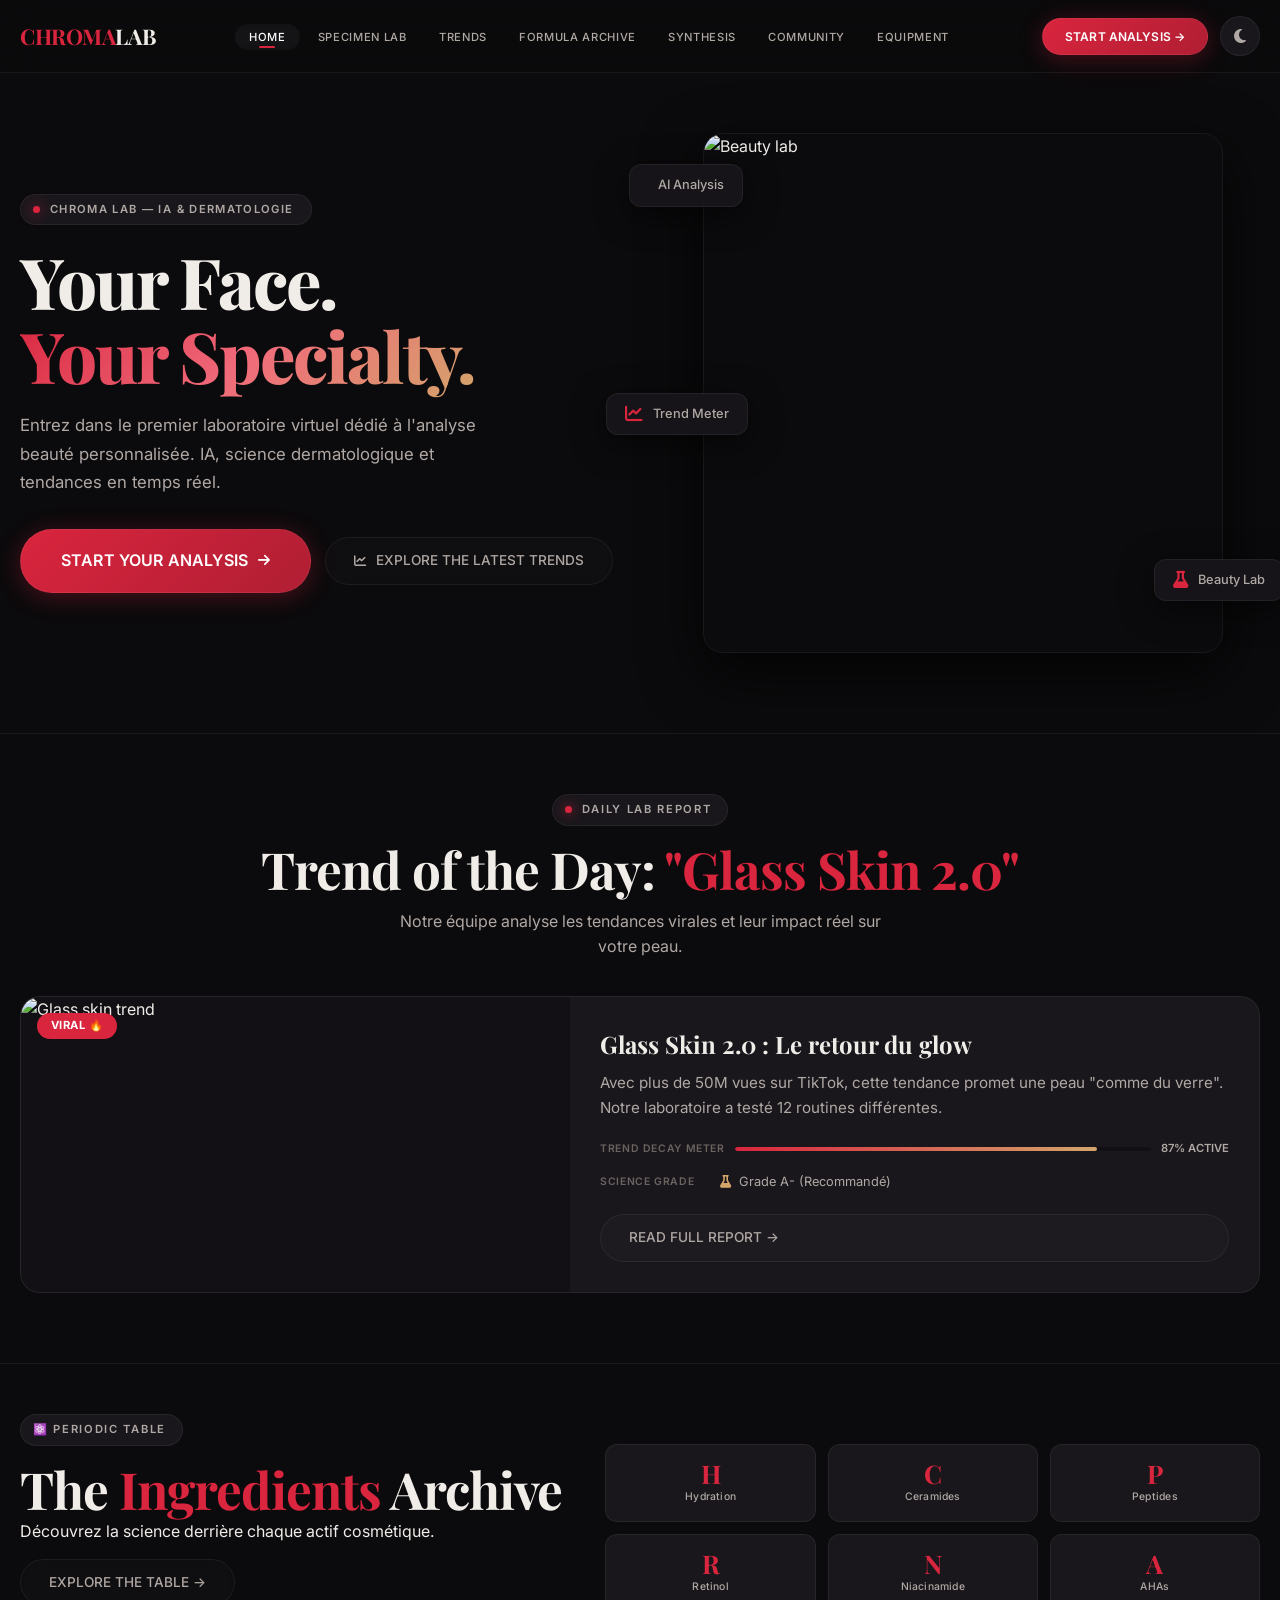
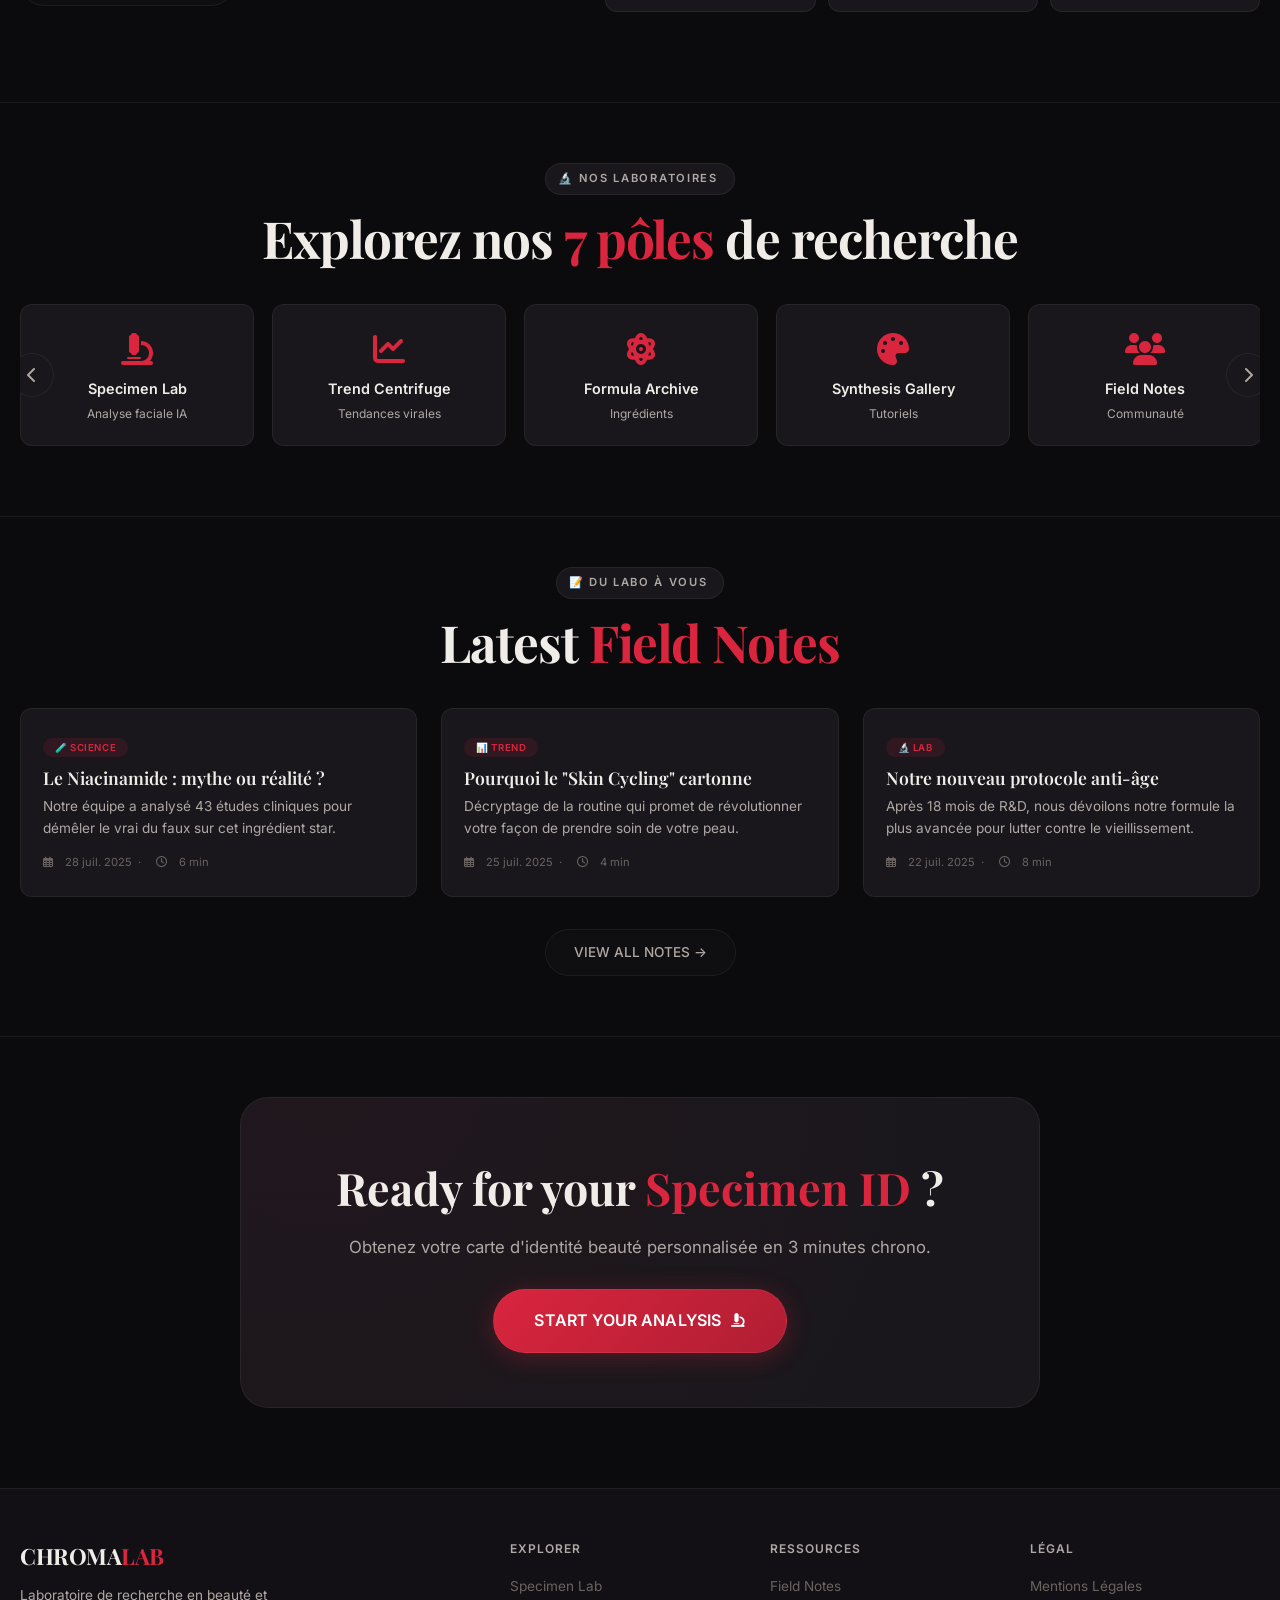
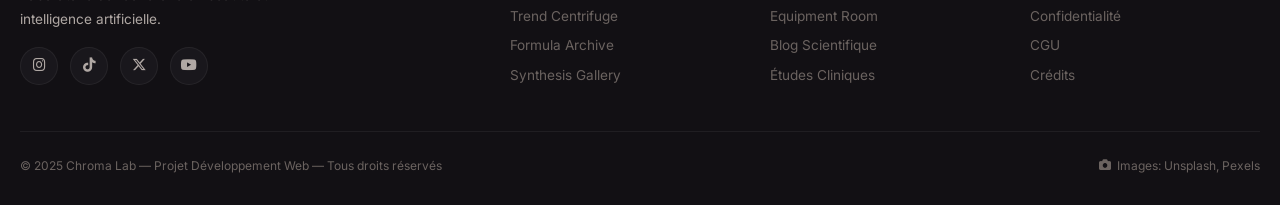
==== commit fa44cba0: "Update index.html" ====
--- a/index.html
+++ b/index.html
@@ -1,100 +1,1295 @@
-`<!DOCTYPE html>
+<!DOCTYPE html>
 <html lang="fr">
 <head>
-    <meta charset="UTF-8">
-    <meta name="viewport" content="width=device-width, initial-scale=1.0">
-    <title>Velmoura lab|  - Laboratoire de Beauté </title>
-    <meta name="description" content="Bienvenue dans le futur de l'analyse beauté. Découvrez votre formule personnalisée grâce à notre IA.">
-    <link rel="stylesheet" href="style.css">
-    <link href="https://fonts.googleapis.com/css2?family=Inter:wght@300;400;500;600;700;800&family=Playfair+Display:wght@400;500;600;700;800&display=swap" rel="stylesheet">
-    <link rel="stylesheet" href="https://cdnjs.cloudflare.com/ajax/libs/font-awesome/6.0.0-beta3/css/all.min.css">
+    <meta charset="UTF-8" />
+    <meta name="viewport" content="width=device-width, initial-scale=1.0, maximum-scale=5.0" />
+    <title>CHROMALAB · Laboratoire de Beauté</title>
+    <meta name="description" content="Le premier laboratoire virtuel d'analyse beauté personnalisée par IA." />
+    <link rel="preconnect" href="https://fonts.googleapis.com" />
+    <link rel="preconnect" href="https://fonts.gstatic.com" crossorigin />
+    <link href="https://fonts.googleapis.com/css2?family=Inter:opsz,wght@14..32,300;14..32,400;14..32,500;14..32,600;14..32,700;14..32,800&family=Playfair+Display:ital,wght@0,400;0,500;0,600;0,700;0,800;1,400&display=swap" rel="stylesheet" />
+    <link rel="stylesheet" href="https://cdnjs.cloudflare.com/ajax/libs/font-awesome/6.5.0/css/all.min.css" />
+    <style>
+        /* ============================================================
+                   RESET & BASE
+                   ============================================================ */
+        *,
+        *::before,
+        *::after {
+            margin: 0;
+            padding: 0;
+            box-sizing: border-box;
+        }
+
+        :root {
+            --bg-primary: #0b0a0c;
+            --bg-secondary: #121014;
+            --bg-card: #19171c;
+            --bg-card-hover: #211e25;
+            --bg-elevated: #1f1b24;
+            --border-subtle: rgba(255, 255, 255, 0.06);
+            --border-glow: rgba(220, 40, 60, 0.25);
+            --text-primary: #f0ece8;
+            --text-secondary: #b0a8a4;
+            --text-muted: #6b6360;
+            --red: #d9253e;
+            --red-glow: #d9253e;
+            --red-dark: #b01e33;
+            --red-soft: rgba(217, 37, 62, 0.12);
+            --gold: #d4a56a;
+            --gold-soft: rgba(212, 165, 106, 0.10);
+            --shadow-heavy: 0 20px 60px rgba(0, 0, 0, 0.7);
+            --shadow-soft: 0 8px 32px rgba(0, 0, 0, 0.5);
+            --radius-sm: 6px;
+            --radius-md: 12px;
+            --radius-lg: 20px;
+            --radius-xl: 28px;
+            --transition: 0.35s cubic-bezier(0.25, 0.46, 0.45, 0.94);
+            --font-sans: 'Inter', -apple-system, BlinkMacSystemFont, sans-serif;
+            --font-serif: 'Playfair Display', Georgia, serif;
+        }
+
+        html {
+            scroll-behavior: smooth;
+            -webkit-font-smoothing: antialiased;
+            -moz-osx-font-smoothing: grayscale;
+        }
+
+        body {
+            font-family: var(--font-sans);
+            background: var(--bg-primary);
+            color: var(--text-primary);
+            line-height: 1.6;
+            overflow-x: hidden;
+        }
+
+        img {
+            max-width: 100%;
+            height: auto;
+            display: block;
+        }
+        a {
+            color: inherit;
+            text-decoration: none;
+        }
+        button {
+            cursor: pointer;
+            font-family: inherit;
+            border: none;
+            background: none;
+            color: inherit;
+        }
+        .container {
+            width: 100%;
+            max-width: 1280px;
+            margin: 0 auto;
+            padding: 0 20px;
+        }
+
+        /* ============================================================
+                   SCROLLBAR
+                   ============================================================ */
+        ::-webkit-scrollbar {
+            width: 6px;
+        }
+        ::-webkit-scrollbar-track {
+            background: var(--bg-primary);
+        }
+        ::-webkit-scrollbar-thumb {
+            background: var(--red);
+            border-radius: 10px;
+        }
+
+        /* ============================================================
+                   UTILITY
+                   ============================================================ */
+        .red-text {
+            color: var(--red);
+        }
+        .gradient-text {
+            background: linear-gradient(135deg, var(--red), #f06a7a, var(--gold));
+            -webkit-background-clip: text;
+            -webkit-text-fill-color: transparent;
+            background-clip: text;
+        }
+
+        .section-label {
+            display: inline-flex;
+            align-items: center;
+            gap: 10px;
+            font-size: 0.7rem;
+            font-weight: 600;
+            letter-spacing: 0.15em;
+            text-transform: uppercase;
+            color: var(--text-secondary);
+            background: var(--bg-card);
+            padding: 6px 16px 6px 12px;
+            border-radius: 100px;
+            border: 1px solid var(--border-subtle);
+            margin-bottom: 14px;
+        }
+        .section-label .glow-dot {
+            display: inline-block;
+            width: 7px;
+            height: 7px;
+            background: var(--red);
+            border-radius: 50%;
+            box-shadow: 0 0 12px var(--red-glow);
+            animation: pulse-dot 2s ease-in-out infinite;
+        }
+        @keyframes pulse-dot {
+            0%,
+            100% {
+                opacity: 1;
+                transform: scale(1);
+            }
+            50% {
+                opacity: 0.5;
+                transform: scale(0.8);
+            }
+        }
+
+        .section-title {
+            font-family: var(--font-serif);
+            font-size: clamp(1.8rem, 5vw, 3.2rem);
+            font-weight: 700;
+            line-height: 1.15;
+            letter-spacing: -0.02em;
+        }
+        .section-subtitle {
+            color: var(--text-secondary);
+            font-size: 1rem;
+            max-width: 520px;
+            margin-top: 10px;
+        }
+        .section-header {
+            margin-bottom: 36px;
+        }
+        .section-header.left {
+            text-align: left;
+        }
+        .section-header.center {
+            text-align: center;
+        }
+        .section-header.center .section-subtitle {
+            margin-left: auto;
+            margin-right: auto;
+        }
+
+        /* ============================================================
+                   BUTTONS
+                   ============================================================ */
+        .btn-primary {
+            display: inline-flex;
+            align-items: center;
+            gap: 10px;
+            padding: 14px 32px;
+            background: linear-gradient(135deg, var(--red), var(--red-dark));
+            color: #fff;
+            font-weight: 600;
+            font-size: 0.9rem;
+            border-radius: 100px;
+            transition: var(--transition);
+            box-shadow: 0 4px 24px rgba(217, 37, 62, 0.30);
+            letter-spacing: 0.01em;
+            border: 1px solid rgba(255, 255, 255, 0.06);
+        }
+        .btn-primary:hover {
+            transform: translateY(-2px) scale(1.01);
+            box-shadow: 0 8px 40px rgba(217, 37, 62, 0.45);
+        }
+        .btn-primary:active {
+            transform: scale(0.97);
+        }
+        .btn-primary.btn-large {
+            padding: 18px 40px;
+            font-size: 1rem;
+        }
+        .btn-primary i {
+            font-size: 0.85em;
+            transition: transform 0.3s;
+        }
+        .btn-primary:hover i {
+            transform: translateX(4px);
+        }
+
+        .btn-outline {
+            display: inline-flex;
+            align-items: center;
+            gap: 10px;
+            padding: 12px 28px;
+            border: 1px solid var(--border-subtle);
+            border-radius: 100px;
+            font-weight: 500;
+            font-size: 0.85rem;
+            color: var(--text-secondary);
+            transition: var(--transition);
+            background: rgba(255, 255, 255, 0.02);
+            backdrop-filter: blur(4px);
+        }
+        .btn-outline:hover {
+            border-color: var(--red);
+            color: #fff;
+            background: var(--red-soft);
+            transform: translateY(-1px);
+        }
+        .btn-outline i {
+            font-size: 0.9em;
+        }
+
+        /* ============================================================
+                   HEADER / NAVBAR
+                   ============================================================ */
+        header {
+            position: sticky;
+            top: 0;
+            z-index: 1000;
+            background: rgba(11, 10, 12, 0.80);
+            backdrop-filter: blur(18px) saturate(1.2);
+            border-bottom: 1px solid var(--border-subtle);
+        }
+        .navbar {
+            display: flex;
+            align-items: center;
+            justify-content: space-between;
+            height: 72px;
+            padding: 0 20px;
+            max-width: 1280px;
+            margin: 0 auto;
+        }
+        .logo {
+            font-family: var(--font-serif);
+            font-size: 1.35rem;
+            font-weight: 700;
+            letter-spacing: -0.02em;
+            white-space: nowrap;
+        }
+        .logo .logo-red {
+            color: var(--red);
+        }
+
+        .nav-links {
+            display: flex;
+            list-style: none;
+            gap: 4px;
+            align-items: center;
+        }
+        .nav-links li a {
+            padding: 6px 14px;
+            font-size: 0.7rem;
+            font-weight: 500;
+            letter-spacing: 0.06em;
+            text-transform: uppercase;
+            color: var(--text-secondary);
+            border-radius: 100px;
+            transition: var(--transition);
+            position: relative;
+        }
+        .nav-links li a:hover,
+        .nav-links li a.active {
+            color: #fff;
+            background: rgba(255, 255, 255, 0.04);
+        }
+        .nav-links li a.active::after {
+            content: '';
+            position: absolute;
+            bottom: 2px;
+            left: 50%;
+            transform: translateX(-50%);
+            width: 16px;
+            height: 2px;
+            background: var(--red);
+            border-radius: 10px;
+        }
+
+        .nav-actions {
+            display: flex;
+            align-items: center;
+            gap: 12px;
+        }
+        .nav-actions .btn-primary {
+            padding: 10px 22px;
+            font-size: 0.75rem;
+        }
+        .theme-toggle {
+            width: 40px;
+            height: 40px;
+            display: flex;
+            align-items: center;
+            justify-content: center;
+            border-radius: 50%;
+            background: var(--bg-card);
+            border: 1px solid var(--border-subtle);
+            color: var(--text-secondary);
+            transition: var(--transition);
+            font-size: 1rem;
+        }
+        .theme-toggle:hover {
+            border-color: var(--red);
+            color: #fff;
+        }
+
+        /* Mobile hamburger */
+        .hamburger {
+            display: none;
+            flex-direction: column;
+            gap: 5px;
+            padding: 6px;
+            background: none;
+            border: none;
+        }
+        .hamburger span {
+            display: block;
+            width: 24px;
+            height: 2px;
+            background: var(--text-primary);
+            border-radius: 10px;
+            transition: var(--transition);
+        }
+        .hamburger.active span:nth-child(1) {
+            transform: rotate(45deg) translate(5px, 5px);
+        }
+        .hamburger.active span:nth-child(2) {
+            opacity: 0;
+        }
+        .hamburger.active span:nth-child(3) {
+            transform: rotate(-45deg) translate(5px, -5px);
+        }
+
+        /* ============================================================
+                   HERO
+                   ============================================================ */
+        .hero {
+            padding: 60px 0 80px;
+            position: relative;
+            overflow: hidden;
+        }
+        .hero .container {
+            display: grid;
+            grid-template-columns: 1fr 1fr;
+            gap: 50px;
+            align-items: center;
+        }
+        .hero-badge {
+            display: inline-flex;
+            align-items: center;
+            gap: 10px;
+            font-size: 0.7rem;
+            font-weight: 600;
+            letter-spacing: 0.12em;
+            text-transform: uppercase;
+            color: var(--text-secondary);
+            background: var(--bg-card);
+            padding: 6px 18px 6px 12px;
+            border-radius: 100px;
+            border: 1px solid var(--border-subtle);
+            margin-bottom: 20px;
+        }
+        .hero-badge .glow-dot {
+            display: inline-block;
+            width: 7px;
+            height: 7px;
+            background: var(--red);
+            border-radius: 50%;
+            box-shadow: 0 0 14px var(--red-glow);
+            animation: pulse-dot 2s ease-in-out infinite;
+        }
+
+        .hero-title {
+            font-family: var(--font-serif);
+            font-size: clamp(2.6rem, 7vw, 4.4rem);
+            font-weight: 800;
+            line-height: 1.05;
+            letter-spacing: -0.03em;
+            margin-bottom: 18px;
+        }
+        .hero-description {
+            font-size: 1.05rem;
+            color: var(--text-secondary);
+            max-width: 480px;
+            margin-bottom: 32px;
+            line-height: 1.7;
+        }
+        .hero-buttons {
+            display: flex;
+            flex-wrap: wrap;
+            gap: 14px;
+            align-items: center;
+        }
+
+        .hero-visual {
+            position: relative;
+            display: flex;
+            justify-content: center;
+            align-items: center;
+        }
+        .hero-image {
+            border-radius: var(--radius-lg);
+            width: 100%;
+            max-width: 520px;
+            aspect-ratio: 1/1;
+            object-fit: cover;
+            box-shadow: var(--shadow-heavy);
+            border: 1px solid var(--border-subtle);
+        }
+        .floating-cards {
+            position: absolute;
+            top: 0;
+            left: 0;
+            width: 100%;
+            height: 100%;
+            pointer-events: none;
+        }
+        .float-card {
+            position: absolute;
+            background: rgba(25, 23, 28, 0.85);
+            backdrop-filter: blur(12px);
+            border: 1px solid var(--border-subtle);
+            border-radius: var(--radius-md);
+            padding: 10px 18px;
+            display: flex;
+            align-items: center;
+            gap: 10px;
+            font-size: 0.8rem;
+            font-weight: 500;
+            color: var(--text-secondary);
+            box-shadow: var(--shadow-soft);
+            animation: float 5s ease-in-out infinite;
+            pointer-events: none;
+        }
+        .float-card i {
+            color: var(--red);
+            font-size: 1.1rem;
+        }
+        .float-card:nth-child(1) {
+            top: 6%;
+            left: -6%;
+            animation-delay: 0s;
+        }
+        .float-card:nth-child(2) {
+            bottom: 10%;
+            right: -4%;
+            animation-delay: 1.5s;
+        }
+        .float-card:nth-child(3) {
+            top: 50%;
+            left: -10%;
+            animation-delay: 3s;
+        }
+
+        @keyframes float {
+            0%,
+            100% {
+                transform: translateY(0px);
+            }
+            50% {
+                transform: translateY(-10px);
+            }
+        }
+
+        /* ============================================================
+                   DAILY LAB REPORT
+                   ============================================================ */
+        .daily-lab {
+            padding: 60px 0 70px;
+            border-top: 1px solid var(--border-subtle);
+        }
+        .trend-feature {
+            margin-top: 10px;
+        }
+        .trend-card-large {
+            display: grid;
+            grid-template-columns: 1fr 1.2fr;
+            gap: 30px;
+            background: var(--bg-card);
+            border-radius: var(--radius-lg);
+            border: 1px solid var(--border-subtle);
+            overflow: hidden;
+            transition: var(--transition);
+        }
+        .trend-card-large:hover {
+            border-color: var(--border-glow);
+        }
+        .trend-image {
+            position: relative;
+            overflow: hidden;
+            min-height: 260px;
+            background: var(--bg-secondary);
+        }
+        .trend-image img {
+            width: 100%;
+            height: 100%;
+            object-fit: cover;
+        }
+        .trend-badge {
+            position: absolute;
+            top: 16px;
+            left: 16px;
+            background: var(--red);
+            color: #fff;
+            font-size: 0.7rem;
+            font-weight: 700;
+            padding: 4px 14px;
+            border-radius: 100px;
+            letter-spacing: 0.04em;
+        }
+        .trend-content {
+            padding: 28px 30px 30px 0;
+            display: flex;
+            flex-direction: column;
+            justify-content: center;
+        }
+        .trend-content h3 {
+            font-family: var(--font-serif);
+            font-size: 1.5rem;
+            font-weight: 700;
+            margin-bottom: 8px;
+        }
+        .trend-content>p {
+            color: var(--text-secondary);
+            font-size: 0.95rem;
+            margin-bottom: 20px;
+            line-height: 1.6;
+        }
+        .trend-metrics {
+            display: flex;
+            flex-direction: column;
+            gap: 14px;
+            margin-bottom: 22px;
+        }
+        .metric {
+            display: flex;
+            flex-wrap: wrap;
+            align-items: center;
+            gap: 10px;
+        }
+        .metric-label {
+            font-size: 0.65rem;
+            font-weight: 600;
+            letter-spacing: 0.06em;
+            text-transform: uppercase;
+            color: var(--text-muted);
+            min-width: 110px;
+        }
+        .meter-bar {
+            flex: 1;
+            min-width: 80px;
+            height: 4px;
+            background: var(--bg-secondary);
+            border-radius: 10px;
+            overflow: hidden;
+        }
+        .meter-fill {
+            height: 100%;
+            background: linear-gradient(90deg, var(--red), var(--gold));
+            border-radius: 10px;
+            transition: width 1s ease;
+        }
+        .metric-value {
+            font-size: 0.7rem;
+            font-weight: 600;
+            color: var(--text-secondary);
+            min-width: 50px;
+        }
+        .science-grade {
+            display: flex;
+            align-items: center;
+            gap: 8px;
+            font-size: 0.8rem;
+            color: var(--text-secondary);
+        }
+        .science-grade i {
+            color: var(--gold);
+        }
+
+        /* ============================================================
+                   PERIODIC TABLE PREVIEW
+                   ============================================================ */
+        .preview-periodic {
+            padding: 50px 0 60px;
+            border-top: 1px solid var(--border-subtle);
+        }
+        .periodic-header {
+            display: grid;
+            grid-template-columns: 1fr 1.2fr;
+            gap: 40px;
+            align-items: center;
+        }
+        .periodic-preview {
+            display: grid;
+            grid-template-columns: repeat(3, 1fr);
+            gap: 12px;
+        }
+        .element-card {
+            background: var(--bg-card);
+            border: 1px solid var(--border-subtle);
+            border-radius: var(--radius-md);
+            padding: 16px 10px;
+            text-align: center;
+            transition: var(--transition);
+            cursor: default;
+            display: flex;
+            flex-direction: column;
+            align-items: center;
+            gap: 2px;
+        }
+        .element-card:hover {
+            border-color: var(--red);
+            transform: translateY(-4px);
+            box-shadow: 0 8px 30px rgba(217, 37, 62, 0.10);
+        }
+        .element-card>span:first-child {
+            font-family: var(--font-serif);
+            font-size: 1.6rem;
+            font-weight: 700;
+            color: var(--red);
+            line-height: 1;
+        }
+        .element-card>span:last-child {
+            font-size: 0.65rem;
+            font-weight: 500;
+            color: var(--text-secondary);
+            letter-spacing: 0.02em;
+        }
+
+        /* ============================================================
+                   SERVICES SLIDER
+                   ============================================================ */
+        .services-slider-section {
+            padding: 60px 0 70px;
+            border-top: 1px solid var(--border-subtle);
+        }
+        .services-slider-container {
+            position: relative;
+            overflow: hidden;
+        }
+        .services-slider {
+            display: flex;
+            gap: 18px;
+            transition: transform 0.5s cubic-bezier(0.25, 0.46, 0.45, 0.94);
+            will-change: transform;
+        }
+        .service-slide {
+            flex: 0 0 calc(20% - 14px);
+            min-width: 160px;
+            background: var(--bg-card);
+            border: 1px solid var(--border-subtle);
+            border-radius: var(--radius-md);
+            padding: 28px 16px 22px;
+            text-align: center;
+            transition: var(--transition);
+        }
+        .service-slide:hover {
+            border-color: var(--border-glow);
+            background: var(--bg-card-hover);
+            transform: translateY(-4px);
+        }
+        .service-slide i {
+            font-size: 2rem;
+            color: var(--red);
+            margin-bottom: 12px;
+            display: block;
+        }
+        .service-slide h3 {
+            font-size: 0.9rem;
+            font-weight: 600;
+            margin-bottom: 4px;
+        }
+        .service-slide p {
+            font-size: 0.75rem;
+            color: var(--text-secondary);
+        }
+
+        .slider-nav {
+            position: absolute;
+            top: 50%;
+            transform: translateY(-50%);
+            width: 44px;
+            height: 44px;
+            border-radius: 50%;
+            background: var(--bg-card);
+            border: 1px solid var(--border-subtle);
+            color: var(--text-secondary);
+            font-size: 1rem;
+            display: flex;
+            align-items: center;
+            justify-content: center;
+            transition: var(--transition);
+            z-index: 5;
+            backdrop-filter: blur(8px);
+        }
+        .slider-nav:hover {
+            border-color: var(--red);
+            color: #fff;
+            background: var(--red-soft);
+        }
+        .slider-nav.prev {
+            left: -10px;
+        }
+        .slider-nav.next {
+            right: -10px;
+        }
+
+        /* ============================================================
+                   RECENT POSTS
+                   ============================================================ */
+        .recent-posts {
+            padding: 50px 0 60px;
+            border-top: 1px solid var(--border-subtle);
+        }
+        .posts-grid {
+            display: grid;
+            grid-template-columns: repeat(3, 1fr);
+            gap: 24px;
+            margin-top: 10px;
+        }
+        .post-card {
+            background: var(--bg-card);
+            border: 1px solid var(--border-subtle);
+            border-radius: var(--radius-md);
+            padding: 24px 22px;
+            transition: var(--transition);
+        }
+        .post-card:hover {
+            border-color: var(--border-glow);
+            transform: translateY(-4px);
+            background: var(--bg-card-hover);
+        }
+        .post-card .post-tag {
+            display: inline-block;
+            font-size: 0.6rem;
+            font-weight: 600;
+            text-transform: uppercase;
+            letter-spacing: 0.06em;
+            color: var(--red);
+            background: var(--red-soft);
+            padding: 2px 12px;
+            border-radius: 100px;
+            margin-bottom: 10px;
+        }
+        .post-card h4 {
+            font-family: var(--font-serif);
+            font-size: 1.1rem;
+            font-weight: 600;
+            margin-bottom: 6px;
+            line-height: 1.3;
+        }
+        .post-card p {
+            font-size: 0.85rem;
+            color: var(--text-secondary);
+            line-height: 1.6;
+            margin-bottom: 14px;
+        }
+        .post-card .post-meta {
+            font-size: 0.7rem;
+            color: var(--text-muted);
+            display: flex;
+            align-items: center;
+            gap: 12px;
+        }
+        .post-card .post-meta i {
+            font-size: 0.7rem;
+        }
+
+        .view-all {
+            text-align: center;
+            margin-top: 32px;
+        }
+
+        /* ============================================================
+                   FINAL CTA
+                   ============================================================ */
+        .final-cta {
+            padding: 60px 0 80px;
+            border-top: 1px solid var(--border-subtle);
+        }
+        .cta-card {
+            background: var(--bg-card);
+            border: 1px solid var(--border-subtle);
+            border-radius: var(--radius-xl);
+            padding: 54px 40px;
+            text-align: center;
+            max-width: 800px;
+            margin: 0 auto;
+            position: relative;
+            overflow: hidden;
+        }
+        .cta-card::before {
+            content: '';
+            position: absolute;
+            top: -50%;
+            left: -50%;
+            width: 200%;
+            height: 200%;
+            background: radial-gradient(circle at 30% 20%, rgba(217, 37, 62, 0.04), transparent 60%);
+            pointer-events: none;
+        }
+        .cta-card h2 {
+            font-family: var(--font-serif);
+            font-size: clamp(1.8rem, 4vw, 2.8rem);
+            font-weight: 700;
+            margin-bottom: 10px;
+            position: relative;
+        }
+        .cta-card p {
+            color: var(--text-secondary);
+            font-size: 1.05rem;
+            margin-bottom: 28px;
+            position: relative;
+        }
+        .cta-card .btn-primary {
+            position: relative;
+        }
+
+        /* ============================================================
+                   FOOTER
+                   ============================================================ */
+        .footer {
+            border-top: 1px solid var(--border-subtle);
+            padding: 50px 0 30px;
+            background: var(--bg-secondary);
+        }
+        .footer-grid {
+            display: grid;
+            grid-template-columns: 1.2fr 2fr;
+            gap: 40px;
+            margin-bottom: 40px;
+        }
+        .footer-brand .logo {
+            font-size: 1.4rem;
+            margin-bottom: 10px;
+        }
+        .footer-brand p {
+            font-size: 0.85rem;
+            color: var(--text-secondary);
+            max-width: 280px;
+            line-height: 1.7;
+        }
+        .social-links {
+            display: flex;
+            gap: 12px;
+            margin-top: 16px;
+        }
+        .social-links a {
+            width: 38px;
+            height: 38px;
+            display: flex;
+            align-items: center;
+            justify-content: center;
+            border-radius: 50%;
+            background: var(--bg-card);
+            border: 1px solid var(--border-subtle);
+            color: var(--text-secondary);
+            transition: var(--transition);
+            font-size: 0.9rem;
+        }
+        .social-links a:hover {
+            border-color: var(--red);
+            color: #fff;
+            background: var(--red-soft);
+        }
+
+        .footer-links {
+            display: grid;
+            grid-template-columns: repeat(3, 1fr);
+            gap: 30px;
+        }
+        .link-group h4 {
+            font-size: 0.75rem;
+            font-weight: 600;
+            text-transform: uppercase;
+            letter-spacing: 0.08em;
+            color: var(--text-secondary);
+            margin-bottom: 14px;
+        }
+        .link-group a {
+            display: block;
+            font-size: 0.85rem;
+            color: var(--text-muted);
+            padding: 4px 0;
+            transition: var(--transition);
+        }
+        .link-group a:hover {
+            color: #fff;
+        }
+
+        .footer-bottom {
+            border-top: 1px solid var(--border-subtle);
+            padding-top: 24px;
+            display: flex;
+            justify-content: space-between;
+            align-items: center;
+            flex-wrap: wrap;
+            gap: 12px;
+            font-size: 0.75rem;
+            color: var(--text-muted);
+        }
+        .footer-bottom .sources {
+            display: flex;
+            align-items: center;
+            gap: 6px;
+        }
+
+        /* ============================================================
+                   RESPONSIVE
+                   ============================================================ */
+        @media (max-width: 1024px) {
+            .hero .container {
+                grid-template-columns: 1fr;
+                text-align: center;
+            }
+            .hero-description {
+                margin-left: auto;
+                margin-right: auto;
+            }
+            .hero-buttons {
+                justify-content: center;
+            }
+            .hero-visual {
+                max-width: 480px;
+                margin: 0 auto;
+            }
+            .float-card:nth-child(1) {
+                top: 2%;
+                left: -2%;
+            }
+            .float-card:nth-child(2) {
+                bottom: 4%;
+                right: -2%;
+            }
+            .float-card:nth-child(3) {
+                display: none;
+            }
+
+            .periodic-header {
+                grid-template-columns: 1fr;
+                gap: 30px;
+            }
+            .trend-card-large {
+                grid-template-columns: 1fr;
+            }
+            .trend-content {
+                padding: 0 24px 28px;
+            }
+            .trend-image {
+                min-height: 200px;
+            }
+
+            .posts-grid {
+                grid-template-columns: repeat(2, 1fr);
+            }
+            .footer-grid {
+                grid-template-columns: 1fr;
+                gap: 30px;
+            }
+        }
+
+        @media (max-width: 768px) {
+            .navbar {
+                height: 64px;
+                padding: 0 16px;
+            }
+            .nav-links {
+                display: none;
+                position: absolute;
+                top: 64px;
+                left: 0;
+                right: 0;
+                flex-direction: column;
+                background: rgba(11, 10, 12, 0.97);
+                backdrop-filter: blur(18px);
+                padding: 20px 16px 30px;
+                border-bottom: 1px solid var(--border-subtle);
+                gap: 2px;
+            }
+            .nav-links.open {
+                display: flex;
+            }
+            .nav-links li a {
+                padding: 12px 16px;
+                font-size: 0.8rem;
+                width: 100%;
+                text-align: center;
+            }
+            .nav-links li a.active::after {
+                display: none;
+            }
+            .hamburger {
+                display: flex;
+            }
+            .nav-actions .btn-primary {
+                padding: 8px 16px;
+                font-size: 0.7rem;
+            }
+            .nav-actions .theme-toggle {
+                width: 36px;
+                height: 36px;
+                font-size: 0.85rem;
+            }
+
+            .hero {
+                padding: 40px 0 50px;
+            }
+            .hero-title {
+                font-size: clamp(2rem, 8vw, 2.8rem);
+            }
+            .hero-description {
+                font-size: 0.95rem;
+            }
+            .hero-buttons .btn-primary.btn-large {
+                padding: 14px 28px;
+                font-size: 0.85rem;
+            }
+            .hero-image {
+                aspect-ratio: 1/1;
+            }
+            .float-card {
+                display: none;
+            }
+
+            .section-title {
+                font-size: clamp(1.5rem, 5vw, 2rem);
+            }
+
+            .services-slider {
+                gap: 12px;
+            }
+            .service-slide {
+                flex: 0 0 calc(50% - 6px);
+                min-width: 140px;
+                padding: 20px 12px;
+            }
+            .slider-nav {
+                width: 36px;
+                height: 36px;
+                font-size: 0.8rem;
+            }
+            .slider-nav.prev {
+                left: -4px;
+            }
+            .slider-nav.next {
+                right: -4px;
+            }
+
+            .posts-grid {
+                grid-template-columns: 1fr;
+                gap: 16px;
+            }
+            .post-card {
+                padding: 18px 16px;
+            }
+
+            .cta-card {
+                padding: 32px 20px;
+                border-radius: var(--radius-lg);
+            }
+            .cta-card h2 {
+                font-size: clamp(1.4rem, 5vw, 2rem);
+            }
+            .cta-card p {
+                font-size: 0.9rem;
+            }
+
+            .footer-links {
+                grid-template-columns: 1fr 1fr;
+                gap: 20px;
+            }
+            .footer-bottom {
+                flex-direction: column;
+                text-align: center;
+            }
+        }
+
+        @media (max-width: 480px) {
+            .container {
+                padding: 0 14px;
+            }
+            .hero {
+                padding: 24px 0 36px;
+            }
+            .hero-badge {
+                font-size: 0.6rem;
+                padding: 4px 12px 4px 8px;
+            }
+            .hero-title {
+                font-size: 1.8rem;
+            }
+            .hero-buttons {
+                flex-direction: column;
+                width: 100%;
+            }
+            .hero-buttons .btn-primary,
+            .hero-buttons .btn-outline {
+                width: 100%;
+                justify-content: center;
+            }
+            .trend-content h3 {
+                font-size: 1.2rem;
+            }
+            .trend-metrics {
+                gap: 10px;
+            }
+            .metric-label {
+                min-width: 80px;
+                font-size: 0.55rem;
+            }
+            .service-slide {
+                flex: 0 0 calc(100% - 0px);
+                min-width: 0;
+            }
+            .periodic-preview {
+                grid-template-columns: repeat(3, 1fr);
+                gap: 8px;
+            }
+            .element-card {
+                padding: 12px 6px;
+            }
+            .element-card>span:first-child {
+                font-size: 1.2rem;
+            }
+            .element-card>span:last-child {
+                font-size: 0.55rem;
+            }
+            .footer-links {
+                grid-template-columns: 1fr;
+                gap: 16px;
+            }
+        }
+
+        /* ============================================================
+                   THEME TOGGLE (light mode fallback)
+                   ============================================================ */
+        body.light-mode {
+            --bg-primary: #f5f2ef;
+            --bg-secondary: #ede9e5;
+            --bg-card: #ffffff;
+            --bg-card-hover: #f8f5f2;
+            --bg-elevated: #f0ece8;
+            --border-subtle: rgba(0, 0, 0, 0.06);
+            --border-glow: rgba(217, 37, 62, 0.20);
+            --text-primary: #1a1618;
+            --text-secondary: #4a4442;
+            --text-muted: #8a8280;
+            --shadow-heavy: 0 20px 60px rgba(0, 0, 0, 0.10);
+            --shadow-soft: 0 8px 32px rgba(0, 0, 0, 0.06);
+        }
+        body.light-mode header {
+            background: rgba(245, 242, 239, 0.85);
+            backdrop-filter: blur(18px);
+        }
+        body.light-mode .nav-links {
+            background: rgba(245, 242, 239, 0.97);
+        }
+        body.light-mode .float-card {
+            background: rgba(255, 255, 255, 0.85);
+        }
+        body.light-mode .btn-outline {
+            background: rgba(255, 255, 255, 0.4);
+        }
+        body.light-mode .btn-outline:hover {
+            background: var(--red-soft);
+        }
+        body.light-mode .theme-toggle {
+            background: var(--bg-card);
+        }
+        body.light-mode .section-label {
+            background: var(--bg-card);
+        }
+    </style>
 </head>
 <body>
 
-
+    <!-- ============================================================
+    HEADER
+    ============================================================ -->
     <header>
         <div class="navbar">
             <div class="logo">
                 <span class="logo-red">CHROMA</span>LAB
             </div>
-            <nav>
-                <ul class="nav-links">
-                    <li><a href="index.html" class="active">HOME</a></li>
-                    <li><a href="specimen-lab.html">Specium LAB</a></li>
-                    <li><a href="trend-centrifuge.html">TRENDS</a></li>
-                    <li><a href="formula-archive.html">FORMULA ARCHIVE</a></li>
-                    <li><a href="synthesis-gallery.html">SYNTHESIS</a></li>
-                    <li><a href="field-notes.html">Community</a></li>
-                    <li><a href="equipment-room.html">EQUIPMENT</a></li>
-                </ul>
-            </nav>
+
+            <ul class="nav-links" id="navLinks">
+                <li><a href="index.html" class="active">HOME</a></li>
+                <li><a href="#specimen-lab">Specimen LAB</a></li>
+                <li><a href="#trends">TRENDS</a></li>
+                <li><a href="#formula">FORMULA ARCHIVE</a></li>
+                <li><a href="#synthesis">SYNTHESIS</a></li>
+                <li><a href="#community">Community</a></li>
+                <li><a href="#equipment">EQUIPMENT</a></li>
+            </ul>
+
             <div class="nav-actions">
                 <button class="btn-primary" id="startAnalysisBtn">START ANALYSIS →</button>
                 <button class="theme-toggle" id="themeToggle"><i class="fas fa-moon"></i></button>
+                <button class="hamburger" id="hamburger" aria-label="Menu">
+                    <span></span><span></span><span></span>
+                </button>
             </div>
         </div>
     </header>
 
-
+    <!-- ============================================================
+    MAIN
+    ============================================================ -->
     <main>
 
-        <!-- SECTION 1: HERO avec CTA -->
+        <!-- ========== HERO ========== -->
         <section class="hero portal-hero">
             <div class="container">
                 <div class="hero-content">
                     <div class="hero-badge">
                         <span class="glow-dot"></span>
-                        CHROMA lab -
+                        CHROMA lab — IA &amp; Dermatologie
                     </div>
                     <h1 class="hero-title">
-                        Your Face.<br>
+                        Your Face.<br />
                         <span class="gradient-text">Your Specialty.</span>
                     </h1>
                     <p class="hero-description">
-                        Entrez dans le premier laboratoire virtuel dédié à l'analyse beauté 
+                        Entrez dans le premier laboratoire virtuel dédié à l'analyse beauté
                         personnalisée. IA, science dermatologique et tendances en temps réel.
                     </p>
                     <div class="hero-buttons">
-                        <a href="specimen-lab.html" class="btn-primary btn-large">
+                        <a href="#specimen-lab" class="btn-primary btn-large">
                             START YOUR ANALYSIS <i class="fas fa-arrow-right"></i>
                         </a>
-                        <a href="trend-centrifuge.html" class="btn-outline">
+                        <a href="#trends" class="btn-outline">
                             <i class="fas fa-chart-line"></i> EXPLORE THE LATEST TRENDS
                         </a>
                     </div>
                 </div>
                 <div class="hero-visual">
                     <div class="floating-cards">
-                        <div class="float-card" style="animation-delay: 0s;">
+                        <div class="float-card" style="animation-delay:0s;">
                             <i class="fas fa-lipstick"></i>
                             <span>AI Analysis</span>
                         </div>
-                        <div class="float-card" style="animation-delay: 1s;">
+                        <div class="float-card" style="animation-delay:1.5s;">
                             <i class="fas fa-flask"></i>
                             <span>Beauty Lab</span>
                         </div>
-                        <div class="float-card" style="animation-delay: 2s;">
+                        <div class="float-card" style="animation-delay:3s;">
                             <i class="fas fa-chart-line"></i>
                             <span>Trend Meter</span>
                         </div>
                     </div>
-                    <img src="C:\Users\hp\Downloads\products.jpg" alt="Beauty lab" class="hero-image">
+                    <img src="https://images.unsplash.com/photo-1522335789203-aabd1fc54bc9?w=800&h=800&fit=crop&crop=center&auto=format" alt="Beauty lab" class="hero-image" loading="lazy" />
                 </div>
             </div>
         </section>
 
-        <!-- SECTION 2: DAILY LAB REPORT (Featured Trend) -->
-        <section class="daily-lab">
+        <!-- ========== DAILY LAB REPORT ========== -->
+        <section class="daily-lab" id="trends">
             <div class="container">
-                <div class="section-header">
-                    <span class="section-label">📡 DAILY LAB REPORT</span>
+                <div class="section-header center">
+                    <span class="section-label"><span class="glow-dot"></span> DAILY LAB REPORT</span>
                     <h2 class="section-title">Trend of the Day: <span class="red-text">"Glass Skin 2.0"</span></h2>
                     <p class="section-subtitle">Notre équipe analyse les tendances virales et leur impact réel sur votre peau.</p>
                 </div>
                 <div class="trend-feature">
                     <div class="trend-card-large">
                         <div class="trend-image">
-                            <img src="C:\Users\hp\Downloads\ty.jpg" alt="Glass skin trend">
+                            <img src="https://images.unsplash.com/photo-1571875257724-2562c5f8e9b7?w=800&h=600&fit=crop&crop=center&auto=format" alt="Glass skin trend" loading="lazy" />
                             <div class="trend-badge">VIRAL 🔥</div>
                         </div>
                         <div class="trend-content">
@@ -102,9 +1297,9 @@
                             <p>Avec plus de 50M vues sur TikTok, cette tendance promet une peau "comme du verre". Notre laboratoire a testé 12 routines différentes.</p>
                             <div class="trend-metrics">
                                 <div class="metric">
-                                    <span class="metric-label">TREND DcxECAY METER</span>
+                                    <span class="metric-label">TREND DECAY METER</span>
                                     <div class="meter-bar">
-                                        <div class="meter-fill" style="width: 87%"></div>
+                                        <div class="meter-fill" style="width:87%;"></div>
                                     </div>
                                     <span class="metric-value">87% ACTIVE</span>
                                 </div>
@@ -116,39 +1311,39 @@
                                     </div>
                                 </div>
                             </div>
-                            <a href="trend-centrifuge.html" class="btn-outline">READ FULL REPORT →</a>
+                            <a href="#" class="btn-outline">READ FULL REPORT →</a>
                         </div>
                     </div>
                 </div>
             </div>
         </section>
 
-        <!-- SECTION 3: PREVIEW PERIODIC TABLE + SERVICES -->
-        <section class="preview-periodic">
+        <!-- ========== PERIODIC TABLE PREVIEW ========== -->
+        <section class="preview-periodic" id="formula">
             <div class="container">
                 <div class="periodic-header">
                     <div class="section-header left">
                         <span class="section-label">⚛️ PERIODIC TABLE</span>
                         <h2 class="section-title">The <span class="red-text">Ingredients</span> Archive</h2>
                         <p>Découvrez la science derrière chaque actif cosmétique.</p>
-                        <a href= class="btn-outline">EXPLORE THE TABLE →</a>
+                        <a href="#" class="btn-outline" style="margin-top:14px;">EXPLORE THE TABLE →</a>
                     </div>
                     <div class="periodic-preview">
-                        <div class="element-card">H<span>Hydration</span></div>
-                        <div class="element-card">C<span>Ceramides</span></div>
-                        <div class="element-card">P<span>Peptides</span></div>
-                        <div class="element-card">R<span>Retinol</span></div>
-                        <div class="element-card">N<span>Niacinamide</span></div>
-                        <div class="element-card">A<span>AHAs</span></div>
+                        <div class="element-card"><span>H</span><span>Hydration</span></div>
+                        <div class="element-card"><span>C</span><span>Ceramides</span></div>
+                        <div class="element-card"><span>P</span><span>Peptides</span></div>
+                        <div class="element-card"><span>R</span><span>Retinol</span></div>
+                        <div class="element-card"><span>N</span><span>Niacinamide</span></div>
+                        <div class="element-card"><span>A</span><span>AHAs</span></div>
                     </div>
                 </div>
             </div>
         </section>
 
-        <!-- SECTION 4: SLIDER DES SERVICES -->
-        <section class="services-slider-section">
+        <!-- ========== SERVICES SLIDER ========== -->
+        <section class="services-slider-section" id="specimen-lab">
             <div class="container">
-                <div class="section-header">
+                <div class="section-header center">
                     <span class="section-label">🔬 NOS LABORATOIRES</span>
                     <h2 class="section-title">Explorez nos <span class="red-text">7 pôles</span> de recherche</h2>
                 </div>
@@ -191,29 +1386,29 @@
             </div>
         </section>
 
-        <!-- SECTION 5: DERNIERS ARTICLES DU BLOG -->
-        <section class="recent-posts">
+        <!-- ========== RECENT POSTS ========== -->
+        <section class="recent-posts" id="community">
             <div class="container">
-                <div class="section-header">
+                <div class="section-header center">
                     <span class="section-label">📝 DU LABO À VOUS</span>
                     <h2 class="section-title">Latest <span class="red-text">Field Notes</span></h2>
                 </div>
                 <div class="posts-grid" id="recentPosts">
-                    <!-- JS va charger les articles>
+                    <!-- injected by JS -->
                 </div>
                 <div class="view-all">
-                    <a href="field-notes.html" class="btn-outline">VIEW ALL NOTES →</a>
+                    <a href="#" class="btn-outline">VIEW ALL NOTES →</a>
                 </div>
             </div>
         </section>
 
-        <!-- SECTION 6: CTA FINAL -->
-        <section class="final-cta">
+        <!-- ========== FINAL CTA ========== -->
+        <section class="final-cta" id="equipment">
             <div class="container">
                 <div class="cta-card">
                     <h2>Ready for your <span class="red-text">Specimen ID</span> ?</h2>
                     <p>Obtenez votre carte d'identité beauté personnalisée en 3 minutes chrono.</p>
-                    <a href="specimen-lab.html" class="btn-primary btn-large">
+                    <a href="#specimen-lab" class="btn-primary btn-large">
                         START YOUR ANALYSIS <i class="fas fa-microscope"></i>
                     </a>
                 </div>
@@ -222,7 +1417,9 @@
 
     </main>
 
-    <!-- ========== FOOTER ========== -->
+    <!-- ============================================================
+    FOOTER
+    ============================================================ -->
     <footer class="footer">
         <div class="container">
             <div class="footer-grid">
@@ -230,24 +1427,24 @@
                     <div class="logo">CHROMA<span class="logo-red">LAB</span></div>
                     <p>Laboratoire de recherche en beauté et intelligence artificielle.</p>
                     <div class="social-links">
-                        <a href="#"><i class="fab fa-instagram"></i></a>
-                        <a href="#"><i class="fab fa-tiktok"></i></a>
-                        <a href="#"><i class="fab fa-x-twitter"></i></a>
-                        <a href="#"><i class="fab fa-youtube"></i></a>
+                        <a href="#" aria-label="Instagram"><i class="fab fa-instagram"></i></a>
+                        <a href="#" aria-label="TikTok"><i class="fab fa-tiktok"></i></a>
+                        <a href="#" aria-label="X"><i class="fab fa-x-twitter"></i></a>
+                        <a href="#" aria-label="YouTube"><i class="fab fa-youtube"></i></a>
                     </div>
                 </div>
                 <div class="footer-links">
                     <div class="link-group">
                         <h4>Explorer</h4>
-                        <a href="specimen-lab.html">Specimen Lab</a>
-                        <a href="trend-centrifuge.html">Trend Centrifuge</a>
-                        <a href="formula-archive.html">Formula Archive</a>
-                        <a href="synthesis-gallery.html">Synthesis Gallery</a>
+                        <a href="#specimen-lab">Specimen Lab</a>
+                        <a href="#trends">Trend Centrifuge</a>
+                        <a href="#formula">Formula Archive</a>
+                        <a href="#synthesis">Synthesis Gallery</a>
                     </div>
                     <div class="link-group">
                         <h4>Ressources</h4>
-                        <a href="field-notes.html">Field Notes</a>
-                        <a href="equipment-room.html">Equipment Room</a>
+                        <a href="#community">Field Notes</a>
+                        <a href="#equipment">Equipment Room</a>
                         <a href="#">Blog Scientifique</a>
                         <a href="#">Études Cliniques</a>
                     </div>
@@ -261,7 +1458,7 @@
                 </div>
             </div>
             <div class="footer-bottom">
-                <p>&copy; 2025 Chroma Lab - Projet Développement Web - Tous droits réservés</p>
+                <p>&copy; 2025 Chroma Lab — Projet Développement Web — Tous droits réservés</p>
                 <div class="sources">
                     <i class="fas fa-camera"></i> Images: Unsplash, Pexels
                 </div>
@@ -269,6 +1466,177 @@
         </div>
     </footer>
 
-    <script src="script.js"></script>
+    <!-- ============================================================
+    JAVASCRIPT
+    ============================================================ -->
+    <script>
+        (function() {
+            'use strict';
+
+            // ---------- HAMBURGER ----------
+            const hamburger = document.getElementById('hamburger');
+            const navLinks = document.getElementById('navLinks');
+            if (hamburger && navLinks) {
+                hamburger.addEventListener('click', function(e) {
+                    e.stopPropagation();
+                    navLinks.classList.toggle('open');
+                    hamburger.classList.toggle('active');
+                });
+                // close on link click (mobile)
+                navLinks.querySelectorAll('a').forEach(function(link) {
+                    link.addEventListener('click', function() {
+                        navLinks.classList.remove('open');
+                        hamburger.classList.remove('active');
+                    });
+                });
+                // close on outside click
+                document.addEventListener('click', function(e) {
+                    if (!e.target.closest('.navbar')) {
+                        navLinks.classList.remove('open');
+                        hamburger.classList.remove('active');
+                    }
+                });
+            }
+
+            // ---------- THEME TOGGLE ----------
+            const themeToggle = document.getElementById('themeToggle');
+            if (themeToggle) {
+                themeToggle.addEventListener('click', function() {
+                    document.body.classList.toggle('light-mode');
+                    const icon = themeToggle.querySelector('i');
+                    if (document.body.classList.contains('light-mode')) {
+                        icon.className = 'fas fa-sun';
+                    } else {
+                        icon.className = 'fas fa-moon';
+                    }
+                });
+            }
+
+            // ---------- START ANALYSIS BUTTON ----------
+            const startBtn = document.getElementById('startAnalysisBtn');
+            if (startBtn) {
+                startBtn.addEventListener('click', function() {
+                    document.getElementById('specimen-lab').scrollIntoView({ behavior: 'smooth' });
+                });
+            }
+
+            // ---------- SERVICES SLIDER ----------
+            const slider = document.getElementById('servicesSlider');
+            const prevBtn = document.getElementById('servicesPrev');
+            const nextBtn = document.getElementById('servicesNext');
+            if (slider && prevBtn && nextBtn) {
+                let currentIndex = 0;
+                const slides = slider.querySelectorAll('.service-slide');
+                const totalSlides = slides.length;
+                let slidesPerView = getSlidesPerView();
+
+                function getSlidesPerView() {
+                    if (window.innerWidth < 480) return 1;
+                    if (window.innerWidth < 768) return 2;
+                    if (window.innerWidth < 1024) return 3;
+                    return 5;
+                }
+
+                function updateSlider() {
+                    const spv = getSlidesPerView();
+                    const maxIndex = Math.max(0, totalSlides - spv);
+                    if (currentIndex > maxIndex) currentIndex = maxIndex;
+                    const gap = 18;
+                    const slideWidth = slides[0]?.offsetWidth || 0;
+                    const offset = -currentIndex * (slideWidth + gap);
+                    slider.style.transform = 'translateX(' + offset + 'px)';
+                }
+
+                function slideNext() {
+                    const spv = getSlidesPerView();
+                    const maxIndex = Math.max(0, totalSlides - spv);
+                    if (currentIndex < maxIndex) {
+                        currentIndex++;
+                        updateSlider();
+                    }
+                }
+
+                function slidePrev() {
+                    if (currentIndex > 0) {
+                        currentIndex--;
+                        updateSlider();
+                    }
+                }
+
+                nextBtn.addEventListener('click', slideNext);
+                prevBtn.addEventListener('click', slidePrev);
+
+                let resizeTimeout;
+                window.addEventListener('resize', function() {
+                    clearTimeout(resizeTimeout);
+                    resizeTimeout = setTimeout(function() {
+                        const spv = getSlidesPerView();
+                        const maxIndex = Math.max(0, totalSlides - spv);
+                        if (currentIndex > maxIndex) currentIndex = maxIndex;
+                        updateSlider();
+                    }, 150);
+                });
+
+                // initial update after layout
+                requestAnimationFrame(function() {
+                    updateSlider();
+                });
+                // also after fonts/images load
+                window.addEventListener('load', function() {
+                    updateSlider();
+                });
+            }
+
+            // ---------- RECENT POSTS (dynamic) ----------
+            const postsContainer = document.getElementById('recentPosts');
+            if (postsContainer) {
+                const posts = [{
+                    tag: '🧪 Science',
+                    title: 'Le Niacinamide : mythe ou réalité ?',
+                    excerpt: 'Notre équipe a analysé 43 études cliniques pour démêler le vrai du faux sur cet ingrédient star.',
+                    date: '28 juil. 2025',
+                    readTime: '6 min'
+                }, {
+                    tag: '📊 Trend',
+                    title: 'Pourquoi le "Skin Cycling" cartonne',
+                    excerpt: 'Décryptage de la routine qui promet de révolutionner votre façon de prendre soin de votre peau.',
+                    date: '25 juil. 2025',
+                    readTime: '4 min'
+                }, {
+                    tag: '🔬 Lab',
+                    title: 'Notre nouveau protocole anti-âge',
+                    excerpt: 'Après 18 mois de R&D, nous dévoilons notre formule la plus avancée pour lutter contre le vieillissement.',
+                    date: '22 juil. 2025',
+                    readTime: '8 min'
+                }];
+
+                postsContainer.innerHTML = posts.map(function(p) {
+                    return '<div class="post-card">' +
+                        '<span class="post-tag">' + p.tag + '</span>' +
+                        '<h4>' + p.title + '</h4>' +
+                        '<p>' + p.excerpt + '</p>' +
+                        '<div class="post-meta"><i class="far fa-calendar-alt"></i> ' + p.date +
+                        ' &nbsp;·&nbsp; <i class="far fa-clock"></i> ' + p.readTime + '</div>' +
+                        '</div>';
+                }).join('');
+            }
+
+            // ---------- SMOOTH SCROLL for anchor links ----------
+            document.querySelectorAll('a[href^="#"]').forEach(function(anchor) {
+                anchor.addEventListener('click', function(e) {
+                    const targetId = this.getAttribute('href');
+                    if (targetId === '#') return;
+                    const target = document.querySelector(targetId);
+                    if (target) {
+                        e.preventDefault();
+                        const offset = 80;
+                        const top = target.getBoundingClientRect().top + window.pageYOffset - offset;
+                        window.scrollTo({ top: top, behavior: 'smooth' });
+                    }
+                });
+            });
+
+        })();
+    </script>
 </body>
-</html>+</html>
